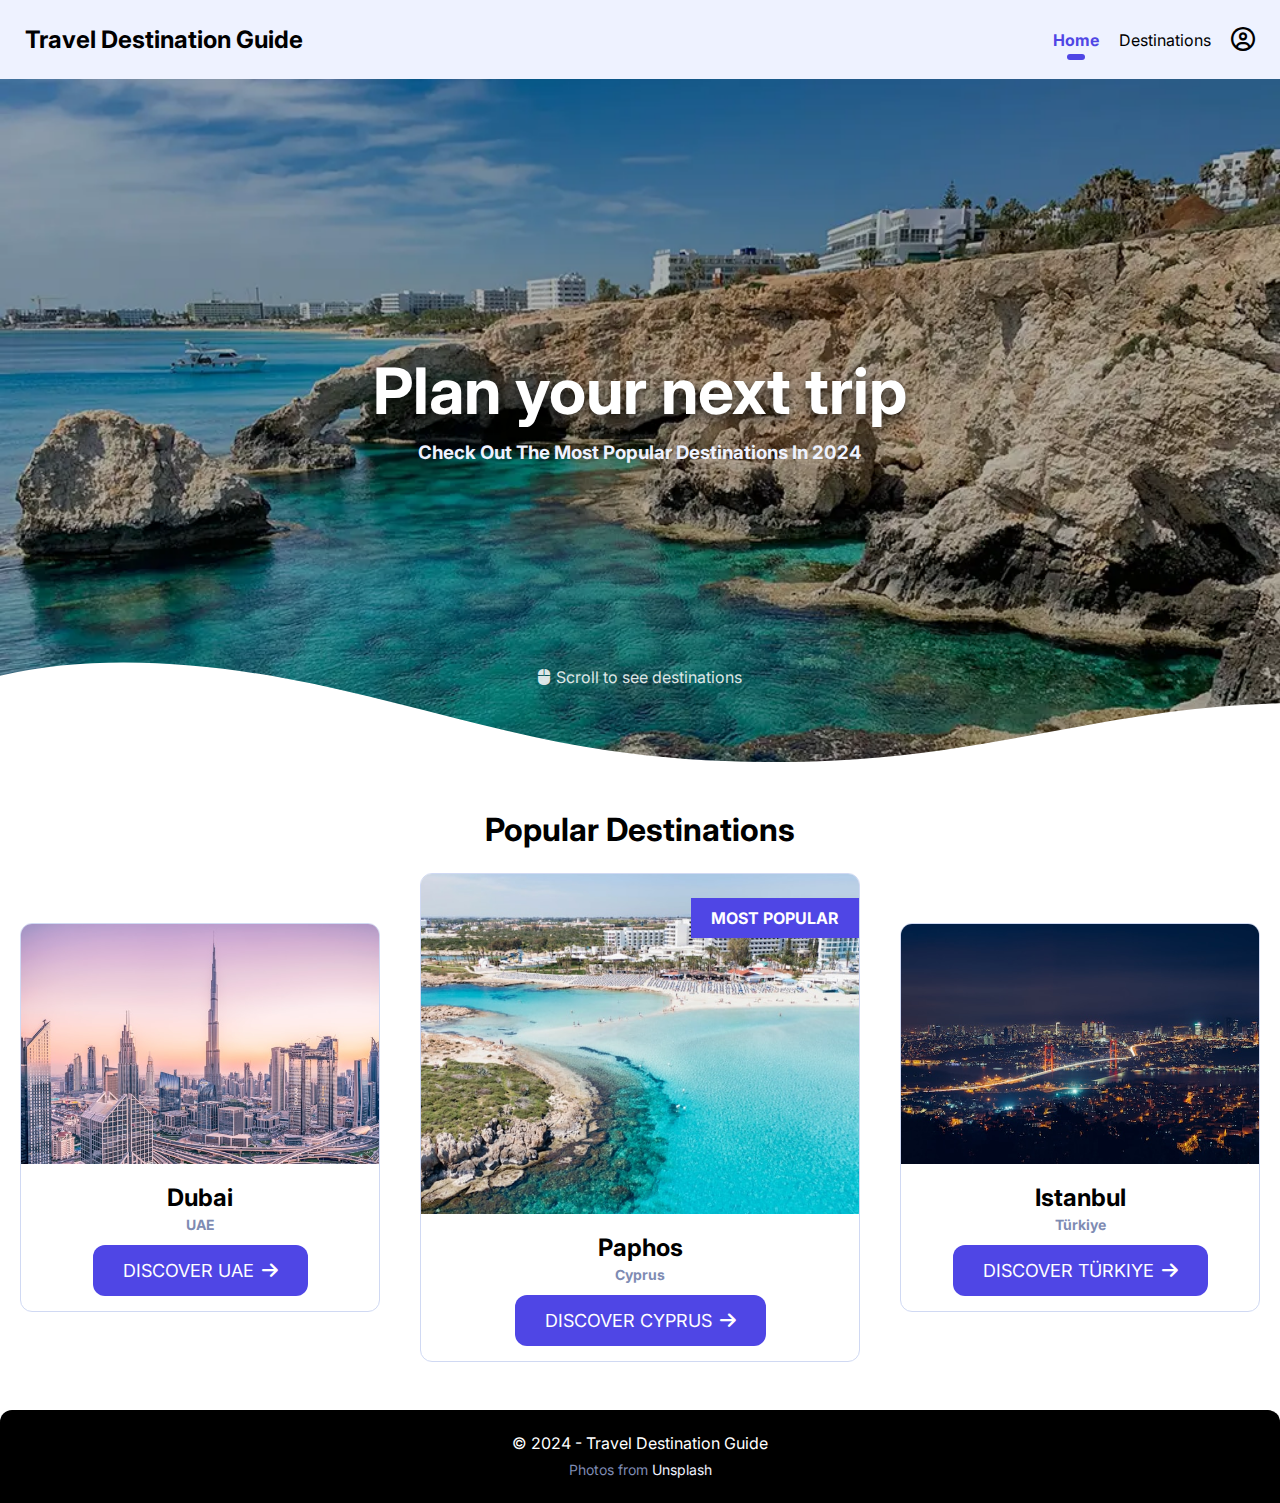
==== index.html @ 238f40cc "Further optimized for mobile" ====
<!DOCTYPE html>
<html lang="en">
  <head>
    <meta charset="UTF-8" />
    <meta name="viewport" content="width=device-width, initial-scale=1.0" />
    <title>Travel Destination Guide</title>
    <!-- Font -->
    <link rel="preconnect" href="https://fonts.googleapis.com" />
    <link rel="preconnect" href="https://fonts.gstatic.com" crossorigin />
    <link
      href="https://fonts.googleapis.com/css2?family=Inter:wght@400;700&display=swap"
      rel="stylesheet"
    />
    <!-- Icons -->
    <link
      rel="stylesheet"
      href="https://cdnjs.cloudflare.com/ajax/libs/font-awesome/6.5.1/css/all.min.css"
    />
    <!-- Common Styles -->
    <link rel="stylesheet" href="./styles/common/base.css" />
    <link rel="stylesheet" href="./styles/common/colors.css" />
    <link rel="stylesheet" href="./styles/common/utilities.css" />
    <!-- Page Styles -->
    <link rel="stylesheet" href="./styles/pages/index.css" />
  </head>
  <body>
    <header class="site-header container">
      <h2>Travel Destination Guide</h2>
      <i class="fa-solid fa-bars menu-button-mobile"></i>
      <nav class="site-nav">
        <ul>
          <li>
            <a href="./index.html" class="active">Home</a>
          </li>
          <li><a href="./pages/cyprus.html">Destinations</a></li>
          <li>
            <a href="./pages/profile.html" class="profile-link"
              ><i class="fa-regular fa-circle-user"></i
              ><span>Example Name</span></a
            >
          </li>
        </ul>
      </nav>
    </header>

    <section class="container">
      <!-- Hero -->
      <div class="hero margin-bottom-lg">
        <div class="text-center margin-x">
          <h1 class="margin-bottom-sm">Plan your next trip</h1>
          <h3 class="text-light capitalize">Check out the most popular destinations in 2024</h3>
          <p class="scroll-indicator"><i class="fa-solid fa-computer-mouse"></i>Scroll to see destinations</p>
        </div>

        <!-- shapedivider.app -->
        <svg
          data-name="Layer 1"
          xmlns="http://www.w3.org/2000/svg"
          viewBox="0 0 1200 120"
          preserveAspectRatio="none"
          class="divider"
        >
          <path
            d="M321.39,56.44c58-10.79,114.16-30.13,172-41.86,82.39-16.72,168.19-17.73,250.45-.39C823.78,31,906.67,72,985.66,92.83c70.05,18.48,146.53,26.09,214.34,3V0H0V27.35A600.21,600.21,0,0,0,321.39,56.44Z"
            class="shape-fill"
          ></path>
        </svg>
      </div>

      <!-- Destinations -->
      <h1 class="text-center margin-bottom" id="destinations">Popular Destinations</h1>
      <section class="destinations">
        <div class="destination-card">
          <img src="./images/destinations/dubai.jpg" alt="Dubai, UAE" />
          <div class="destination-card-content">
            <h2>Dubai<span>UAE</span></h2>
            <button class="card-button">
              Discover UAE<i class="fa-solid fa-arrow-right"></i>
            </button>
          </div>
        </div>

        <a
          href="./pages/cyprus.html"
          class="destination-card destination-card-popular"
        >
          <img src="./images/destinations/larnaca.jpg" alt="Larnaca, Cyprus" />
          <span class="popular-ribbon">Most Popular</span>
          <div class="destination-card-content">
            <h2>Paphos<span>Cyprus</span></h2>
            <button class="card-button">
              Discover Cyprus<i class="fa-solid fa-arrow-right"></i>
            </button>
          </div>
        </a>

        <div class="destination-card">
          <img
            src="./images/destinations/istanbul.jpg"
            alt="Istanbul, Türkiye"
          />
          <div class="destination-card-content">
            <h2>Istanbul<span>Türkiye</span></h2>
            <button class="card-button">
              Discover Türkiye<i class="fa-solid fa-arrow-right"></i>
            </button>
          </div>
        </div>
      </section>
    </section>

    <footer class="site-footer container">
      <p>
        &copy; 2024 - Travel Destination Guide
        <br />
        <span class="text-muted text-small"
          >Photos from
          <a
            href="https://unsplash.com/"
            target="_blank"
            rel="noopener noreferrer"
            class="text-light"
            >Unsplash</a
          ></span
        >
      </p>
    </footer>
  </body>
</html>
---- styles/common/base.css ----
/* Variables */
:root {
  --primary-color: #4f46e5;
  --secondary-color: #059669;
  --light-color: #eef2ff;
  --light-alt-color: #d0d9f3;
  --muted-color: #7e8bb3;
  --shadow-color: rgba(0, 0, 0, 0.25);
  --shadow-heavy-color: rgba(0, 0, 0, 0.75);

  --radius-xs: 6px;
  --radius-sm: 12px;

  --margin-sm: 12px;
  --margin: 24px;
  --margin-lg: 48px;
}
/* CSS Reset */
* {
  margin: 0;
  padding: 0;
  box-sizing: border-box;
}
::selection {
  background-color: var(--primary-color);
  color: #ffffff;
}
html {
  scroll-behavior: smooth;
  overflow-x: clip;
}
body {
  font-family: "Inter", system-ui, -apple-system, BlinkMacSystemFont, "Segoe UI",
    Roboto, Oxygen, Ubuntu, Cantarell, "Open Sans", "Helvetica Neue", sans-serif;
}
h1,
h2,
h3,
h4 {
  font-weight: bold;
}
h1 {
  font-size: 32px;
}
a {
  color: var(--primary-color);
  text-decoration: none;
}
a:hover {
  text-decoration: underline;
}
p {
  line-height: 26px;
}
.site-header {
  background-color: var(--light-color);
  display: flex;
  align-items: center;
  justify-content: space-between;
  padding: 25px;
}
.site-nav ul {
  list-style-type: none;
  display: flex;
  gap: 20px;
  align-items: center;
}
.site-nav ul li {
  position: relative;
}
.site-nav ul li a {
  color: #000000;
}
.site-nav ul li a.active,
.site-nav ul li a:hover {
  color: var(--primary-color);
  font-weight: bold;
  text-decoration: none;
}
.site-nav ul li a.profile-link {
  font-size: 24px;
}
.site-nav ul li a.profile-link:hover span {
  display: block;
}
.site-nav ul li a.profile-link span {
  display: none;
  position: absolute;
  top: 40px;
  left: 50%;
  translate: -50% 0;
  background-color: #000000;
  color: #ffffff;
  font-size: 14px;
  z-index: 1;
  padding: 10px 14px;
  border-radius: var(--radius-xs);
  font-weight: bold;
  text-align: center;
  box-shadow: 0 6px 12px var(--shadow-color);
}
/* https://css-tricks.com/snippets/css/css-triangle/ */
.site-nav ul li a.profile-link span::after {
  content: "";
  display: block;
  position: absolute;
  bottom: 100%;
  left: 50%;
  translate: -50% 0;
  width: 0;
  height: 0;
  border-left: 5px solid transparent;
  border-right: 5px solid transparent;
  border-bottom: 5px solid #000000;
}
.site-nav ul li a:not(.profile-link).active::after,
.site-nav ul li a:not(.profile-link):hover::after {
  content: "";
  display: block;
  width: 18px;
  height: 6px;
  background-color: var(--primary-color);
  border-radius: 6px;
  position: absolute;
  left: 50%;
  translate: -50% 4px;
}
.menu-button-mobile {
  display: none;
  font-size: 24px;
}
.site-footer {
  margin-top: var(--margin-lg) !important;
  background-color: #000000;
  color: #ffffff;
  border-radius: var(--radius-sm) var(--radius-sm) 0 0;
  padding: 20px;
  text-align: center;
}
/* Mobile optimization */
@media (max-width: 1024px) {
  .site-nav {
    display: none;
  }
  .menu-button-mobile {
    display: block;
  }
}
---- styles/common/colors.css ----
.bg-primary {
  background-color: var(--primary-color);
}
.text-primary {
  color: var(--primary-color);
}
.text-light {
  color: var(--light-color);
}
.text-muted {
  color: var(--muted-color);
}
.bg-secondary {
  background-color: var(--secondary-color);
}
.text-secondary {
  color: var(--secondary-color);
}
---- styles/common/utilities.css ----
.container {
  margin: 0 auto;
}
.text-center {
  text-align: center;
}
.text-small {
  font-size: 14px;
}
@media (max-width: 768px) {
  .container {
    max-width: 768px;
  }
}
@media (min-width: 768px) {
  .container {
    max-width: 1280px;
  }
}
.font-bold {
  font-weight: bold;
}
.margin-x {
  margin-left: var(--margin-sm);
  margin-right: var(--margin-sm);
}
.margin-bottom {
  margin-bottom: var(--margin);
}
.margin-bottom-sm {
  margin-bottom: var(--margin-sm);
}
.margin-bottom-lg {
  margin-bottom: var(--margin-lg);
}
.shadow {
  box-shadow: 0 0 25px 0 var(--shadow-color);
}
.rounded-bottom {
  border-radius: 0 0 var(--radius-sm) var(--radius-sm);
}
.capitalize {
  text-transform: capitalize;
}
---- styles/pages/index.css ----
.hero {
  width: 100%;
  height: 683px;
  background-color: var(--primary-color);
  background-image: url("../../images/hero-bg.webp?v=2");
  background-repeat: no-repeat;
  background-size: cover;
  display: grid;
  place-content: center;
  position: relative;
  overflow-x: clip;
}
.hero h1 {
  color: #ffffff;
  font-size: 64px;
  text-shadow: 0 6px 12px var(--shadow-heavy-color);
  text-align: center;
}
.hero .divider {
  fill: #ffffff;
  rotate: 180deg;
  position: absolute;
  bottom: 0;
  left: 0;
  width: 125%;
  height: 110px;
  translate: 0 1.5px;
}
.hero .scroll-indicator {
  color: #ffffff;
  opacity: 0.85;
  translate: 0 200px;
}
.hero .scroll-indicator i {
  margin-right: 6px;
}

.destinations {
  display: flex;
  align-items: center;
  justify-content: space-between;
  gap: 40px;
  margin: 0 20px;
}
.destination-card {
  display: block;
  width: 360px;
  border-radius: var(--radius-sm);
  overflow: clip;
  border: 1px solid var(--light-alt-color);
  text-decoration: none !important;
  position: relative;
}
.popular-ribbon {
  position: absolute;
  top: 24px;
  right: 0;
  background-color: var(--primary-color);
  color: #ffffff;
  padding: 10px 20px;
  text-transform: uppercase;
  font-weight: bold;
}
.destination-card img {
  width: 100%;
  height: 240px;
  aspect-ratio: auto;
  object-fit: cover;
}
.destination-card-popular {
  flex-grow: 1;
}
.destination-card-popular img {
  width: 100%;
  height: 340px;
}
.destination-card:hover {
  opacity: 0.85;
}
.destination-card:hover .card-button,
.destination-card:hover .popular-ribbon {
  background-color: var(--secondary-color);
}
.destination-card-content {
  padding: 15px;
  text-align: center;
}
.destination-card-content h2 {
  color: #000000;
}
.destination-card-content h2 span {
  display: block;
  font-size: 14px;
  margin-top: 4px;
  color: var(--muted-color);
}
.card-button {
  border: none;
  background-color: var(--primary-color);
  margin-top: var(--margin-sm);
  padding: 15px 30px;
  color: #ffffff;
  border-radius: var(--radius-sm);
  cursor: pointer;
  font-size: 18px;
  text-transform: uppercase;
  font-family: inherit;
}
.card-button i {
  margin-left: 8px;
}
/* Mobile optimization */
@media (max-width: 1024px) {
  .hero .divider {
    height: 60px;
  }
  .hero .scroll-indicator {
    translate: 0 160px;
  }
  .destinations {
    justify-content: center;
    flex-wrap: wrap;
  }
  .destination-card {
    width: 100%;
    margin: 0 40px;
  }
}
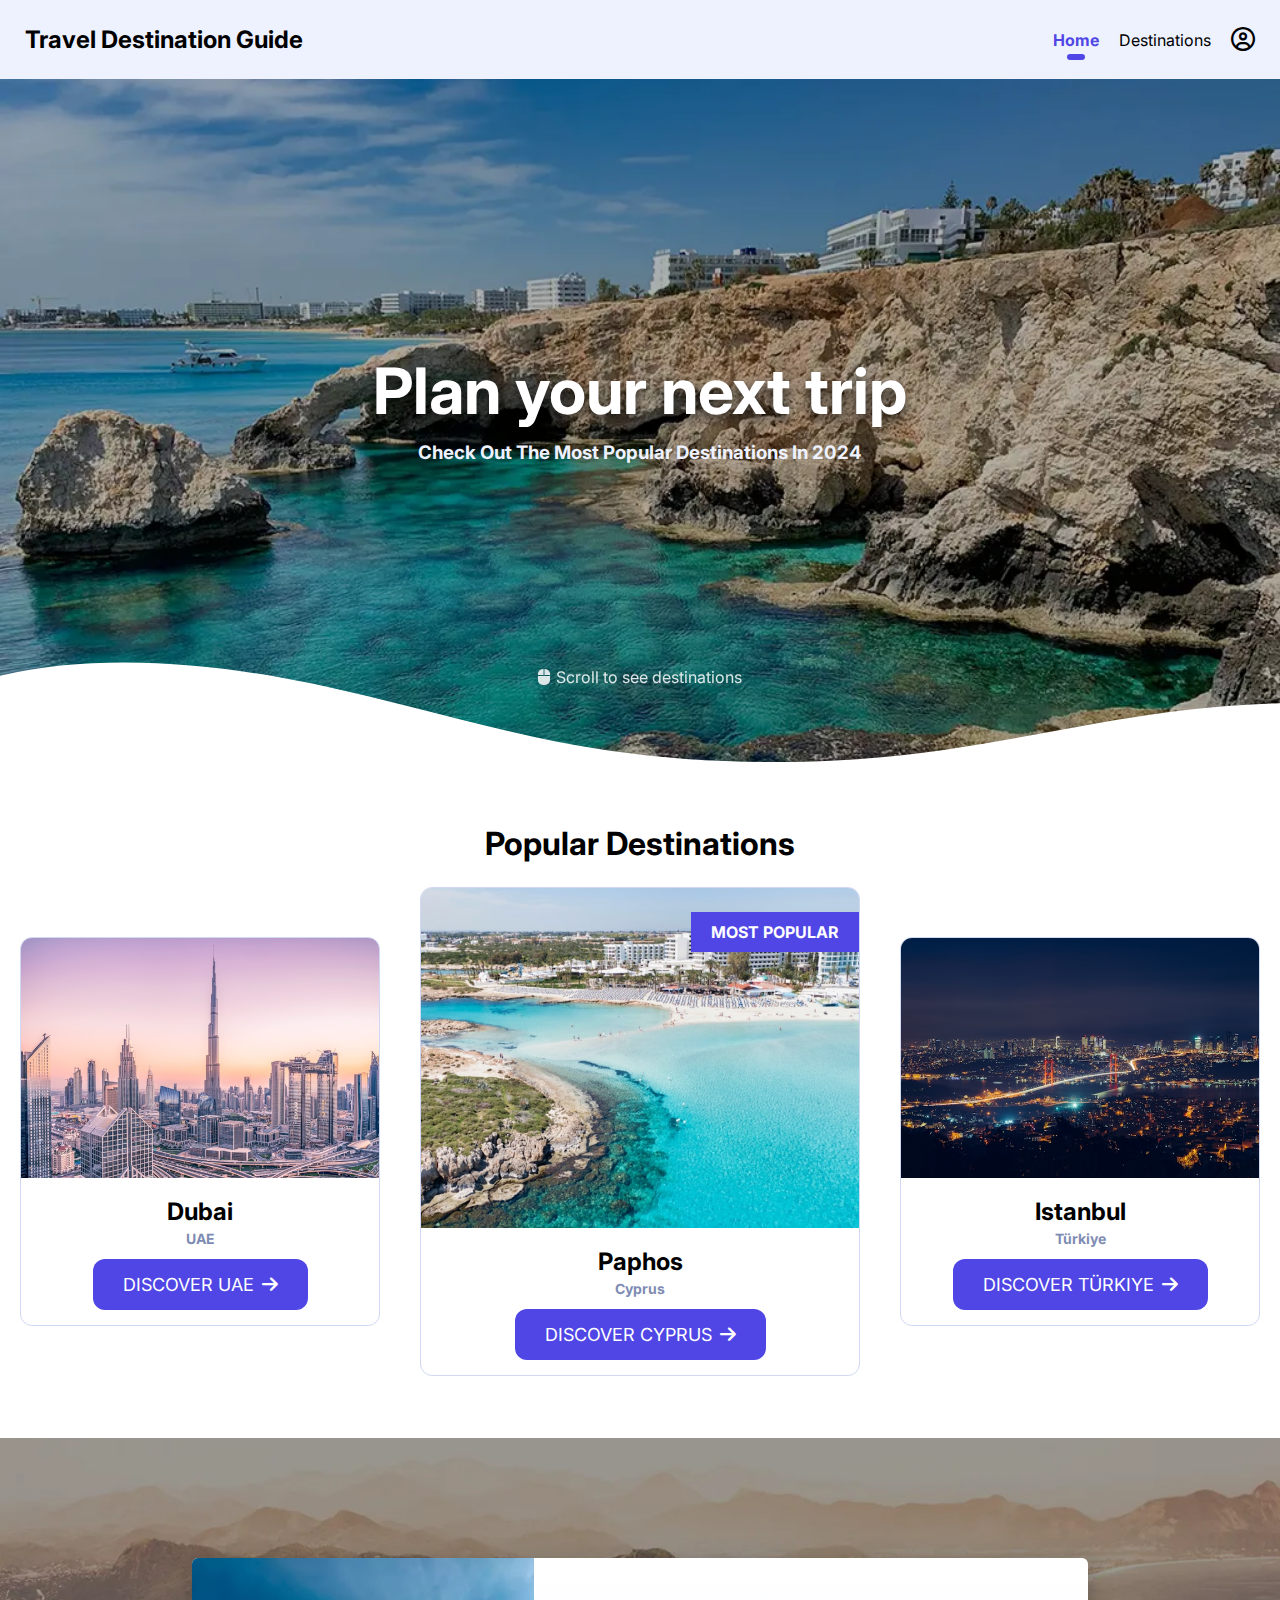
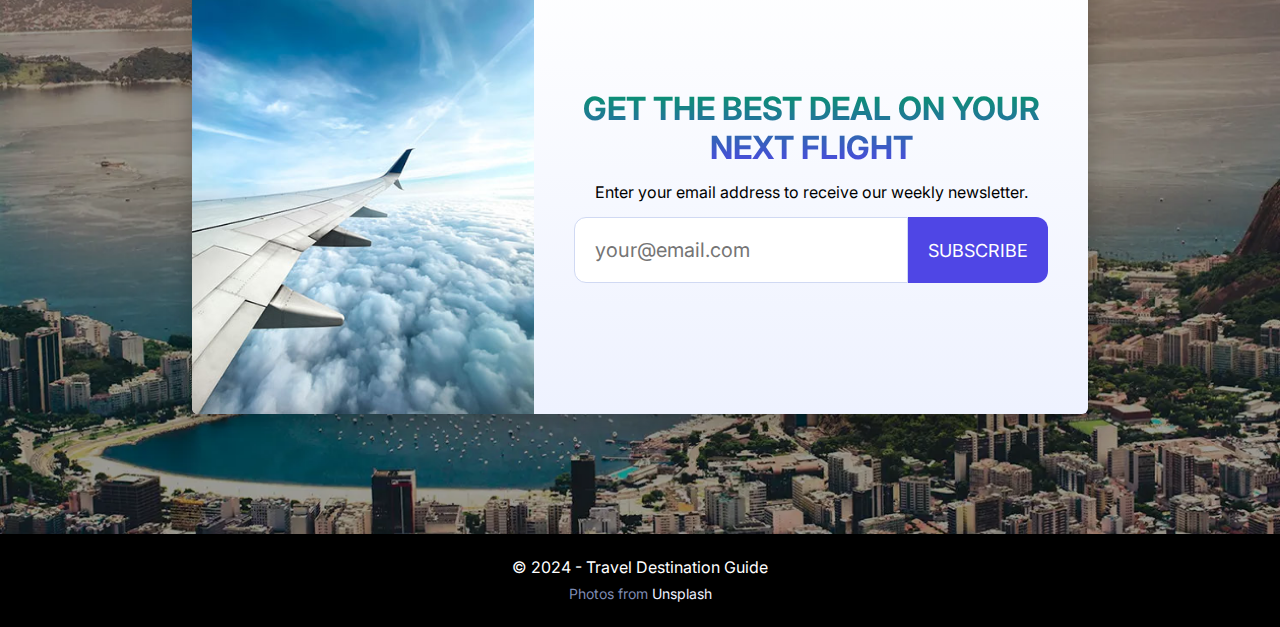
==== commit b92eb84e: "Added newsletter section" ====
--- a/index.html
+++ b/index.html
@@ -43,13 +43,17 @@
       </nav>
     </header>
 
-    <section class="container">
+    <section class="container margin-bottom-lg">
       <!-- Hero -->
       <div class="hero margin-bottom-lg">
         <div class="text-center margin-x">
           <h1 class="margin-bottom-sm">Plan your next trip</h1>
-          <h3 class="text-light capitalize">Check out the most popular destinations in 2024</h3>
-          <p class="scroll-indicator"><i class="fa-solid fa-computer-mouse"></i>Scroll to see destinations</p>
+          <h3 class="text-light capitalize">
+            Check out the most popular destinations in 2024
+          </h3>
+          <p class="scroll-indicator">
+            <i class="fa-solid fa-computer-mouse"></i>Scroll to see destinations
+          </p>
         </div>
 
         <!-- shapedivider.app -->
@@ -68,7 +72,9 @@
       </div>
 
       <!-- Destinations -->
-      <h1 class="text-center margin-bottom" id="destinations">Popular Destinations</h1>
+      <h1 class="text-center margin-bottom" id="destinations">
+        Popular Destinations
+      </h1>
       <section class="destinations">
         <div class="destination-card">
           <img src="./images/destinations/dubai.jpg" alt="Dubai, UAE" />
@@ -109,6 +115,20 @@
       </section>
     </section>
 
+    <section class="container newsletter-section">
+      <div class="newsletter-container text-center">
+        <img src="./images/newsletter.jpg" alt="Flight Image">
+        <div>
+          <h1 class="margin-bottom-sm">Get the best deal on your next flight</h1>
+          <p class="margin-bottom-sm">Enter your email address to receive our weekly newsletter.</p>
+          <div class="fieldset">
+            <input type="email" class="form-input" placeholder="your@email.com" />
+            <button class="card-button">Subscribe</button>
+          </div>
+        </div>
+      </div>
+    </section>
+
     <footer class="site-footer container">
       <p>
         &copy; 2024 - Travel Destination Guide
--- a/styles/common/base.css
+++ b/styles/common/base.css
@@ -13,7 +13,7 @@
 
   --margin-sm: 12px;
   --margin: 24px;
-  --margin-lg: 48px;
+  --margin-lg: 62px;
 }
 /* CSS Reset */
 * {
--- a/styles/pages/index.css
+++ b/styles/pages/index.css
@@ -109,6 +109,72 @@
 .card-button i {
   margin-left: 8px;
 }
+.newsletter-section {
+  background-color: var(--light-color);
+  background-image: url("../../images/newsletter-bg.webp?v=3");
+  background-repeat: no-repeat;
+  background-size: cover;
+  background-position: center;
+  padding: 120px 0;
+}
+.newsletter-container {
+  background: linear-gradient(0deg, var(--light-color) 0%, #ffffff 100%);
+  box-shadow: 0 6px 24px var(--shadow-color);
+  max-width: 70%;
+  margin: auto;
+  border-radius: var(--radius-xs);
+  padding: 0 40px 0 0;
+  display: flex;
+  overflow: clip;
+  align-items: center;
+  gap: 40px;
+}
+.newsletter-container img {
+  width: 40%;
+}
+.newsletter-container h1 {
+  text-transform: uppercase;
+  background: linear-gradient(
+    0deg,
+    var(--primary-color) 0%,
+    var(--secondary-color) 100%
+  );
+  background-clip: text;
+  -webkit-text-fill-color: transparent;
+  font-size: 32px;
+}
+.form-input {
+  width: 100%;
+  border: 1px solid var(--light-alt-color);
+  padding: 20px;
+  font-family: inherit;
+  border-radius: var(--radius-sm) 0 0 var(--radius-sm);
+  outline: none;
+  font-size: 20px;
+  background-color: #ffffff;
+}
+.form-input:hover,
+.form-input:focus {
+  border-color: var(--primary-color);
+}
+.form-input:focus {
+  background-color: var(--light-color);
+}
+.fieldset {
+  display: flex;
+}
+.fieldset button {
+  margin: 0 !important;
+  padding: 20px;
+  border-radius: 0 var(--radius-sm) var(--radius-sm) 0;
+}
+.fieldset button:hover {
+  opacity: 0.7;
+}
+.site-footer {
+  margin-top: 0 !important;
+  border-radius: 0;
+}
 /* Mobile optimization */
 @media (max-width: 1024px) {
   .hero .divider {
@@ -125,4 +191,8 @@
     width: 100%;
     margin: 0 40px;
   }
+  .newsletter-container {
+    max-width: 100%;
+    margin: 0 40px;
+  }
 }
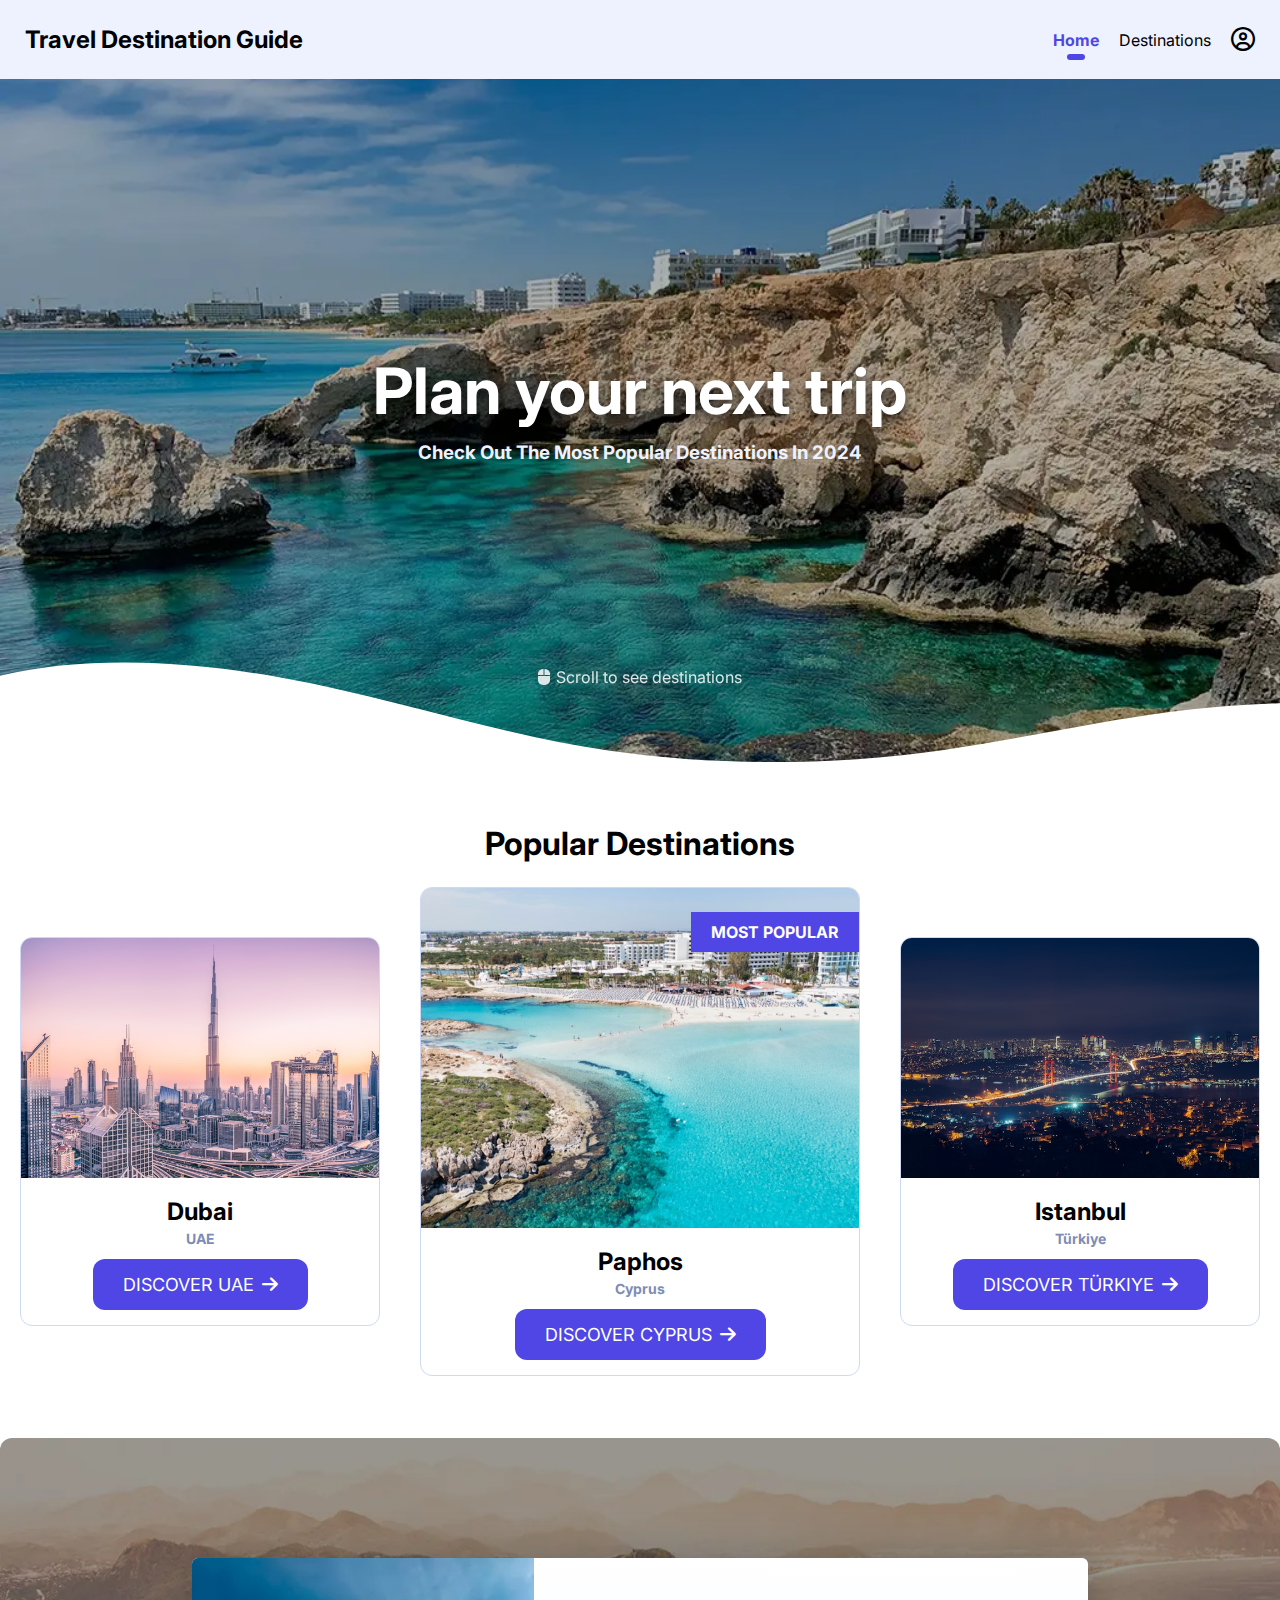
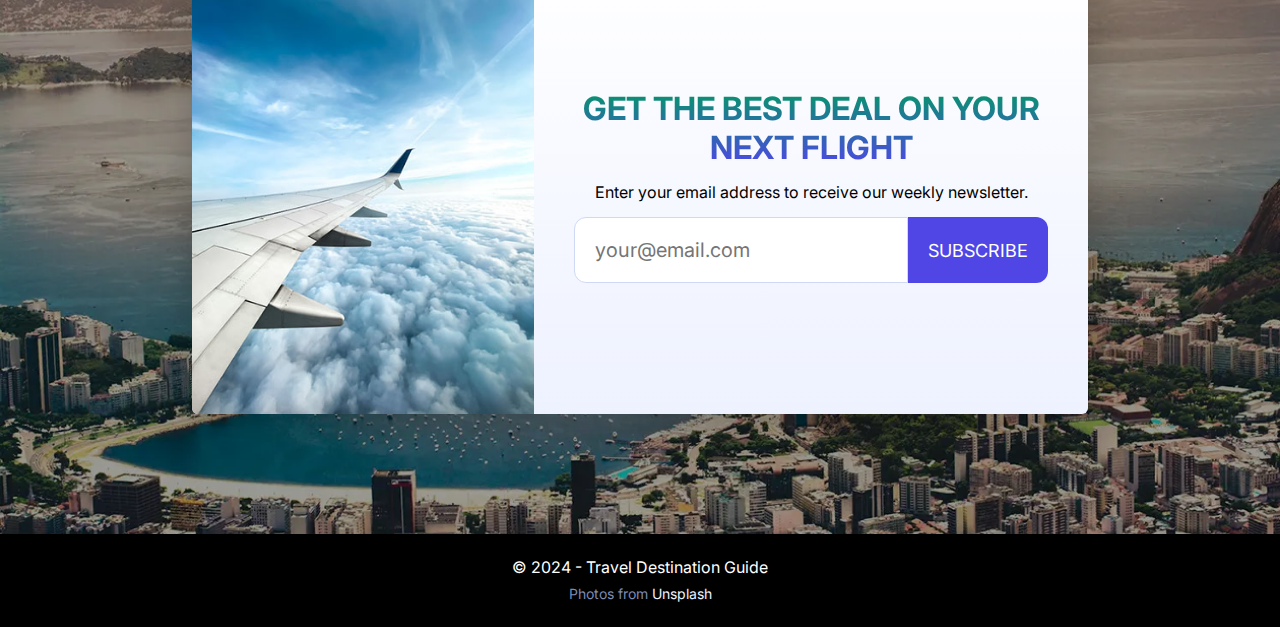
==== commit 08a9d294: "Refactored code" ====
--- a/index.html
+++ b/index.html
@@ -80,7 +80,7 @@
           <img src="./images/destinations/dubai.jpg" alt="Dubai, UAE" />
           <div class="destination-card-content">
             <h2>Dubai<span>UAE</span></h2>
-            <button class="card-button">
+            <button class="button">
               Discover UAE<i class="fa-solid fa-arrow-right"></i>
             </button>
           </div>
@@ -94,7 +94,7 @@
           <span class="popular-ribbon">Most Popular</span>
           <div class="destination-card-content">
             <h2>Paphos<span>Cyprus</span></h2>
-            <button class="card-button">
+            <button class="button">
               Discover Cyprus<i class="fa-solid fa-arrow-right"></i>
             </button>
           </div>
@@ -107,7 +107,7 @@
           />
           <div class="destination-card-content">
             <h2>Istanbul<span>Türkiye</span></h2>
-            <button class="card-button">
+            <button class="button">
               Discover Türkiye<i class="fa-solid fa-arrow-right"></i>
             </button>
           </div>
@@ -117,13 +117,21 @@
 
     <section class="container newsletter-section">
       <div class="newsletter-container text-center">
-        <img src="./images/newsletter.jpg" alt="Flight Image">
+        <img src="./images/newsletter.jpg" alt="Flight Image" />
         <div>
-          <h1 class="margin-bottom-sm">Get the best deal on your next flight</h1>
-          <p class="margin-bottom-sm">Enter your email address to receive our weekly newsletter.</p>
+          <h1 class="margin-bottom-sm">
+            Get the best deal on your next flight
+          </h1>
+          <p class="margin-bottom-sm">
+            Enter your email address to receive our weekly newsletter.
+          </p>
           <div class="fieldset">
-            <input type="email" class="form-input" placeholder="your@email.com" />
-            <button class="card-button">Subscribe</button>
+            <input
+              type="email"
+              class="form-input"
+              placeholder="your@email.com"
+            />
+            <button class="button">Subscribe</button>
           </div>
         </div>
       </div>
--- a/styles/common/base.css
+++ b/styles/common/base.css
@@ -137,6 +137,48 @@
   padding: 20px;
   text-align: center;
 }
+.form-input {
+  width: 100%;
+  border: 1px solid var(--light-alt-color);
+  padding: 20px;
+  font-family: inherit;
+  border-radius: var(--radius-sm);
+  outline: none;
+  font-size: 20px;
+  background-color: #ffffff;
+}
+.form-input:hover,
+.form-input:focus {
+  border-color: var(--primary-color);
+}
+.form-input:focus {
+  background-color: var(--light-color);
+}
+.fieldset > label,
+.fieldset p {
+  display: block;
+  margin-bottom: 6px;
+  color: var(--muted-color);
+}
+.button {
+  border: none;
+  background-color: var(--primary-color);
+  margin-top: var(--margin-sm);
+  padding: 15px 30px;
+  color: #ffffff;
+  border-radius: var(--radius-sm);
+  cursor: pointer;
+  font-size: 18px;
+  text-transform: uppercase;
+  font-family: inherit;
+}
+.button:disabled {
+  opacity: 0.5;
+  cursor: not-allowed;
+}
+.button:not(:disabled):hover {
+  background-color: var(--secondary-color);
+}
 /* Mobile optimization */
 @media (max-width: 1024px) {
   .site-nav {
--- a/styles/pages/index.css
+++ b/styles/pages/index.css
@@ -77,7 +77,7 @@
 .destination-card:hover {
   opacity: 0.85;
 }
-.destination-card:hover .card-button,
+.destination-card:hover .button,
 .destination-card:hover .popular-ribbon {
   background-color: var(--secondary-color);
 }
@@ -94,19 +94,7 @@
   margin-top: 4px;
   color: var(--muted-color);
 }
-.card-button {
-  border: none;
-  background-color: var(--primary-color);
-  margin-top: var(--margin-sm);
-  padding: 15px 30px;
-  color: #ffffff;
-  border-radius: var(--radius-sm);
-  cursor: pointer;
-  font-size: 18px;
-  text-transform: uppercase;
-  font-family: inherit;
-}
-.card-button i {
+.button i {
   margin-left: 8px;
 }
 .newsletter-section {
@@ -115,11 +103,12 @@
   background-repeat: no-repeat;
   background-size: cover;
   background-position: center;
+  border-radius: var(--radius-sm) var(--radius-sm) 0 0;
   padding: 120px 0;
 }
 .newsletter-container {
   background: linear-gradient(0deg, var(--light-color) 0%, #ffffff 100%);
-  box-shadow: 0 6px 24px var(--shadow-color);
+  box-shadow: 0 0 44px var(--shadow-color);
   max-width: 70%;
   margin: auto;
   border-radius: var(--radius-xs);
@@ -144,21 +133,7 @@
   font-size: 32px;
 }
 .form-input {
-  width: 100%;
-  border: 1px solid var(--light-alt-color);
-  padding: 20px;
-  font-family: inherit;
   border-radius: var(--radius-sm) 0 0 var(--radius-sm);
-  outline: none;
-  font-size: 20px;
-  background-color: #ffffff;
-}
-.form-input:hover,
-.form-input:focus {
-  border-color: var(--primary-color);
-}
-.form-input:focus {
-  background-color: var(--light-color);
 }
 .fieldset {
   display: flex;
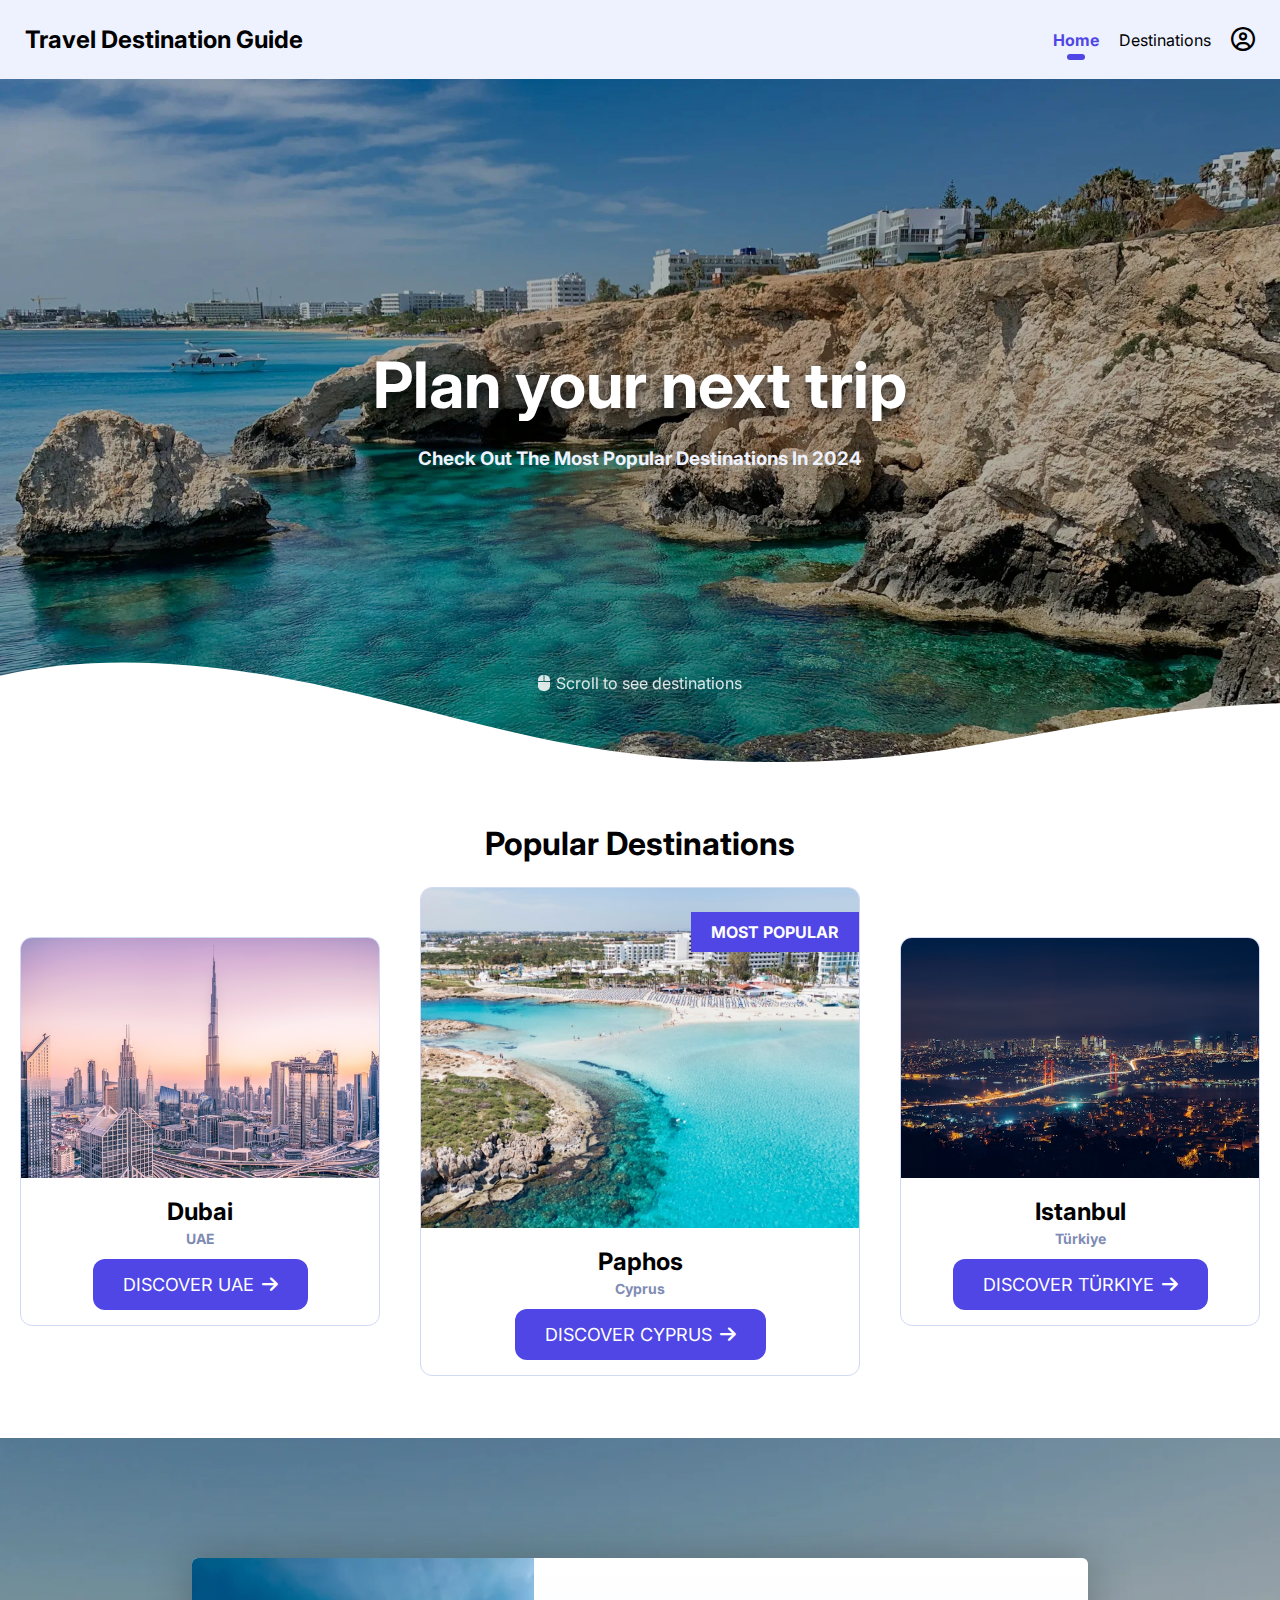
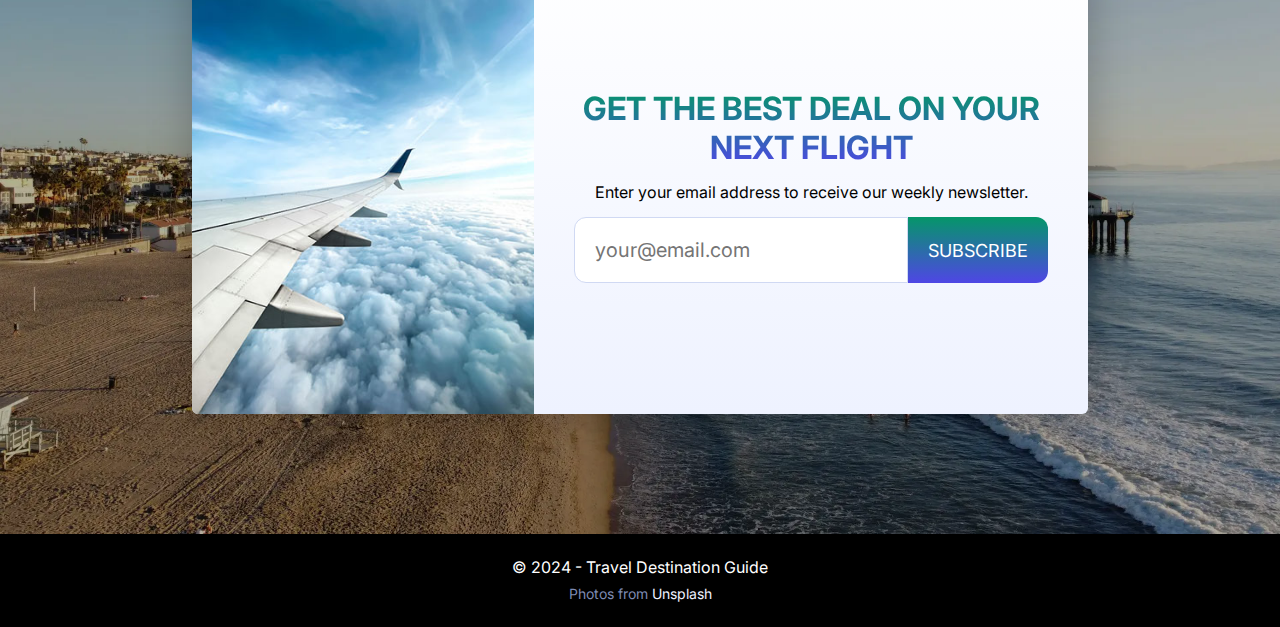
==== commit 2f844b2d: "Changed website layout" ====
--- a/index.html
+++ b/index.html
@@ -24,30 +24,32 @@
     <link rel="stylesheet" href="./styles/pages/index.css" />
   </head>
   <body>
-    <header class="site-header container">
-      <h2>Travel Destination Guide</h2>
-      <i class="fa-solid fa-bars menu-button-mobile"></i>
-      <nav class="site-nav">
-        <ul>
-          <li>
-            <a href="./index.html" class="active">Home</a>
-          </li>
-          <li><a href="./pages/cyprus.html">Destinations</a></li>
-          <li>
-            <a href="./pages/profile.html" class="profile-link"
-              ><i class="fa-regular fa-circle-user"></i
-              ><span>Example Name</span></a
-            >
-          </li>
-        </ul>
-      </nav>
+    <header class="site-header">
+      <div class="container">
+        <h2>Travel Destination Guide</h2>
+        <i class="fa-solid fa-bars menu-button-mobile"></i>
+        <nav class="site-nav">
+          <ul>
+            <li>
+              <a href="./index.html" class="active">Home</a>
+            </li>
+            <li><a href="./pages/cyprus.html">Destinations</a></li>
+            <li>
+              <a href="./pages/profile.html" class="profile-link"
+                ><i class="fa-regular fa-circle-user"></i
+                ><span>Example Name</span></a
+              >
+            </li>
+          </ul>
+        </nav>
+      </div>
     </header>
 
-    <section class="container margin-bottom-lg">
+    <section class="margin-bottom-lg">
       <!-- Hero -->
       <div class="hero margin-bottom-lg">
         <div class="text-center margin-x">
-          <h1 class="margin-bottom-sm">Plan your next trip</h1>
+          <h1 class="margin-bottom">Plan your next trip</h1>
           <h3 class="text-light capitalize">
             Check out the most popular destinations in 2024
           </h3>
@@ -72,72 +74,77 @@
       </div>
 
       <!-- Destinations -->
-      <h1 class="text-center margin-bottom" id="destinations">
-        Popular Destinations
-      </h1>
-      <section class="destinations">
-        <div class="destination-card">
-          <img src="./images/destinations/dubai.jpg" alt="Dubai, UAE" />
-          <div class="destination-card-content">
-            <h2>Dubai<span>UAE</span></h2>
-            <button class="button">
-              Discover UAE<i class="fa-solid fa-arrow-right"></i>
-            </button>
+      <div class="container">
+        <h1 class="text-center margin-bottom" id="destinations">
+          Popular Destinations
+        </h1>
+        <section class="destinations">
+          <div class="destination-card">
+            <img src="./images/destinations/dubai.jpg" alt="Dubai, UAE" />
+            <div class="destination-card-content">
+              <h2>Dubai<span>UAE</span></h2>
+              <button class="button">
+                Discover UAE<i class="fa-solid fa-arrow-right"></i>
+              </button>
+            </div>
           </div>
-        </div>
-
-        <a
-          href="./pages/cyprus.html"
-          class="destination-card destination-card-popular"
-        >
-          <img src="./images/destinations/larnaca.jpg" alt="Larnaca, Cyprus" />
-          <span class="popular-ribbon">Most Popular</span>
-          <div class="destination-card-content">
-            <h2>Paphos<span>Cyprus</span></h2>
-            <button class="button">
-              Discover Cyprus<i class="fa-solid fa-arrow-right"></i>
-            </button>
+          <a
+            href="./pages/cyprus.html"
+            class="destination-card destination-card-popular"
+          >
+            <img
+              src="./images/destinations/larnaca.jpg"
+              alt="Larnaca, Cyprus"
+            />
+            <span class="popular-ribbon">Most Popular</span>
+            <div class="destination-card-content">
+              <h2>Paphos<span>Cyprus</span></h2>
+              <button class="button">
+                Discover Cyprus<i class="fa-solid fa-arrow-right"></i>
+              </button>
+            </div>
+          </a>
+          <div class="destination-card">
+            <img
+              src="./images/destinations/istanbul.jpg"
+              alt="Istanbul, Türkiye"
+            />
+            <div class="destination-card-content">
+              <h2>Istanbul<span>Türkiye</span></h2>
+              <button class="button">
+                Discover Türkiye<i class="fa-solid fa-arrow-right"></i>
+              </button>
+            </div>
           </div>
-        </a>
-
-        <div class="destination-card">
-          <img
-            src="./images/destinations/istanbul.jpg"
-            alt="Istanbul, Türkiye"
-          />
-          <div class="destination-card-content">
-            <h2>Istanbul<span>Türkiye</span></h2>
-            <button class="button">
-              Discover Türkiye<i class="fa-solid fa-arrow-right"></i>
-            </button>
-          </div>
-        </div>
-      </section>
+        </section>
+      </div>
     </section>
 
-    <section class="container newsletter-section">
-      <div class="newsletter-container text-center">
-        <img src="./images/newsletter.jpg" alt="Flight Image" />
-        <div>
-          <h1 class="margin-bottom-sm">
-            Get the best deal on your next flight
-          </h1>
-          <p class="margin-bottom-sm">
-            Enter your email address to receive our weekly newsletter.
-          </p>
-          <div class="fieldset">
-            <input
-              type="email"
-              class="form-input"
-              placeholder="your@email.com"
-            />
-            <button class="button">Subscribe</button>
+    <section class="newsletter-section">
+      <div class="container">
+        <div class="newsletter-container text-center">
+          <img src="./images/newsletter.jpg" alt="Flight Image" />
+          <div class="newsletter-form">
+            <h1 class="margin-bottom-sm">
+              Get the best deal on your next flight
+            </h1>
+            <p class="margin-bottom-sm">
+              Enter your email address to receive our weekly newsletter.
+            </p>
+            <div class="fieldset">
+              <input
+                type="email"
+                class="form-input"
+                placeholder="your@email.com"
+              />
+              <button class="button">Subscribe</button>
+            </div>
           </div>
         </div>
       </div>
     </section>
 
-    <footer class="site-footer container">
+    <footer class="site-footer">
       <p>
         &copy; 2024 - Travel Destination Guide
         <br />
--- a/styles/common/base.css
+++ b/styles/common/base.css
@@ -54,10 +54,13 @@
 }
 .site-header {
   background-color: var(--light-color);
+  padding: 25px;
+}
+.site-header .container {
+  width: 100%;
   display: flex;
   align-items: center;
   justify-content: space-between;
-  padding: 25px;
 }
 .site-nav ul {
   list-style-type: none;
@@ -133,7 +136,6 @@
   margin-top: var(--margin-lg) !important;
   background-color: #000000;
   color: #ffffff;
-  border-radius: var(--radius-sm) var(--radius-sm) 0 0;
   padding: 20px;
   text-align: center;
 }
--- a/styles/pages/index.css
+++ b/styles/pages/index.css
@@ -2,7 +2,7 @@
   width: 100%;
   height: 683px;
   background-color: var(--primary-color);
-  background-image: url("../../images/hero-bg.webp?v=2");
+  background-image: url("../../images/hero-bg.webp?v=3");
   background-repeat: no-repeat;
   background-size: cover;
   display: grid;
@@ -99,17 +99,16 @@
 }
 .newsletter-section {
   background-color: var(--light-color);
-  background-image: url("../../images/newsletter-bg.webp?v=3");
+  background-image: url("../../images/newsletter-bg.webp?v=4");
   background-repeat: no-repeat;
   background-size: cover;
   background-position: center;
-  border-radius: var(--radius-sm) var(--radius-sm) 0 0;
   padding: 120px 0;
 }
 .newsletter-container {
+  width: 70%;
   background: linear-gradient(0deg, var(--light-color) 0%, #ffffff 100%);
   box-shadow: 0 0 44px var(--shadow-color);
-  max-width: 70%;
   margin: auto;
   border-radius: var(--radius-xs);
   padding: 0 40px 0 0;
@@ -120,6 +119,8 @@
 }
 .newsletter-container img {
   width: 40%;
+  max-height: 480px;
+  object-fit: cover;
 }
 .newsletter-container h1 {
   text-transform: uppercase;
@@ -139,6 +140,11 @@
   display: flex;
 }
 .fieldset button {
+  background: linear-gradient(
+    0deg,
+    var(--primary-color) 0%,
+    var(--secondary-color) 100%
+  );
   margin: 0 !important;
   padding: 20px;
   border-radius: 0 var(--radius-sm) var(--radius-sm) 0;
@@ -167,7 +173,20 @@
     margin: 0 40px;
   }
   .newsletter-container {
-    max-width: 100%;
+    width: auto;
     margin: 0 40px;
   }
 }
+@media (max-width: 768px) {
+  .newsletter-container {
+    flex-direction: column;
+    padding: 0 0 40px 0;
+  }
+  .newsletter-container img {
+    width: 100%;
+    max-height: 260px;
+  }
+  .newsletter-form {
+    padding: 20px;
+  }
+}
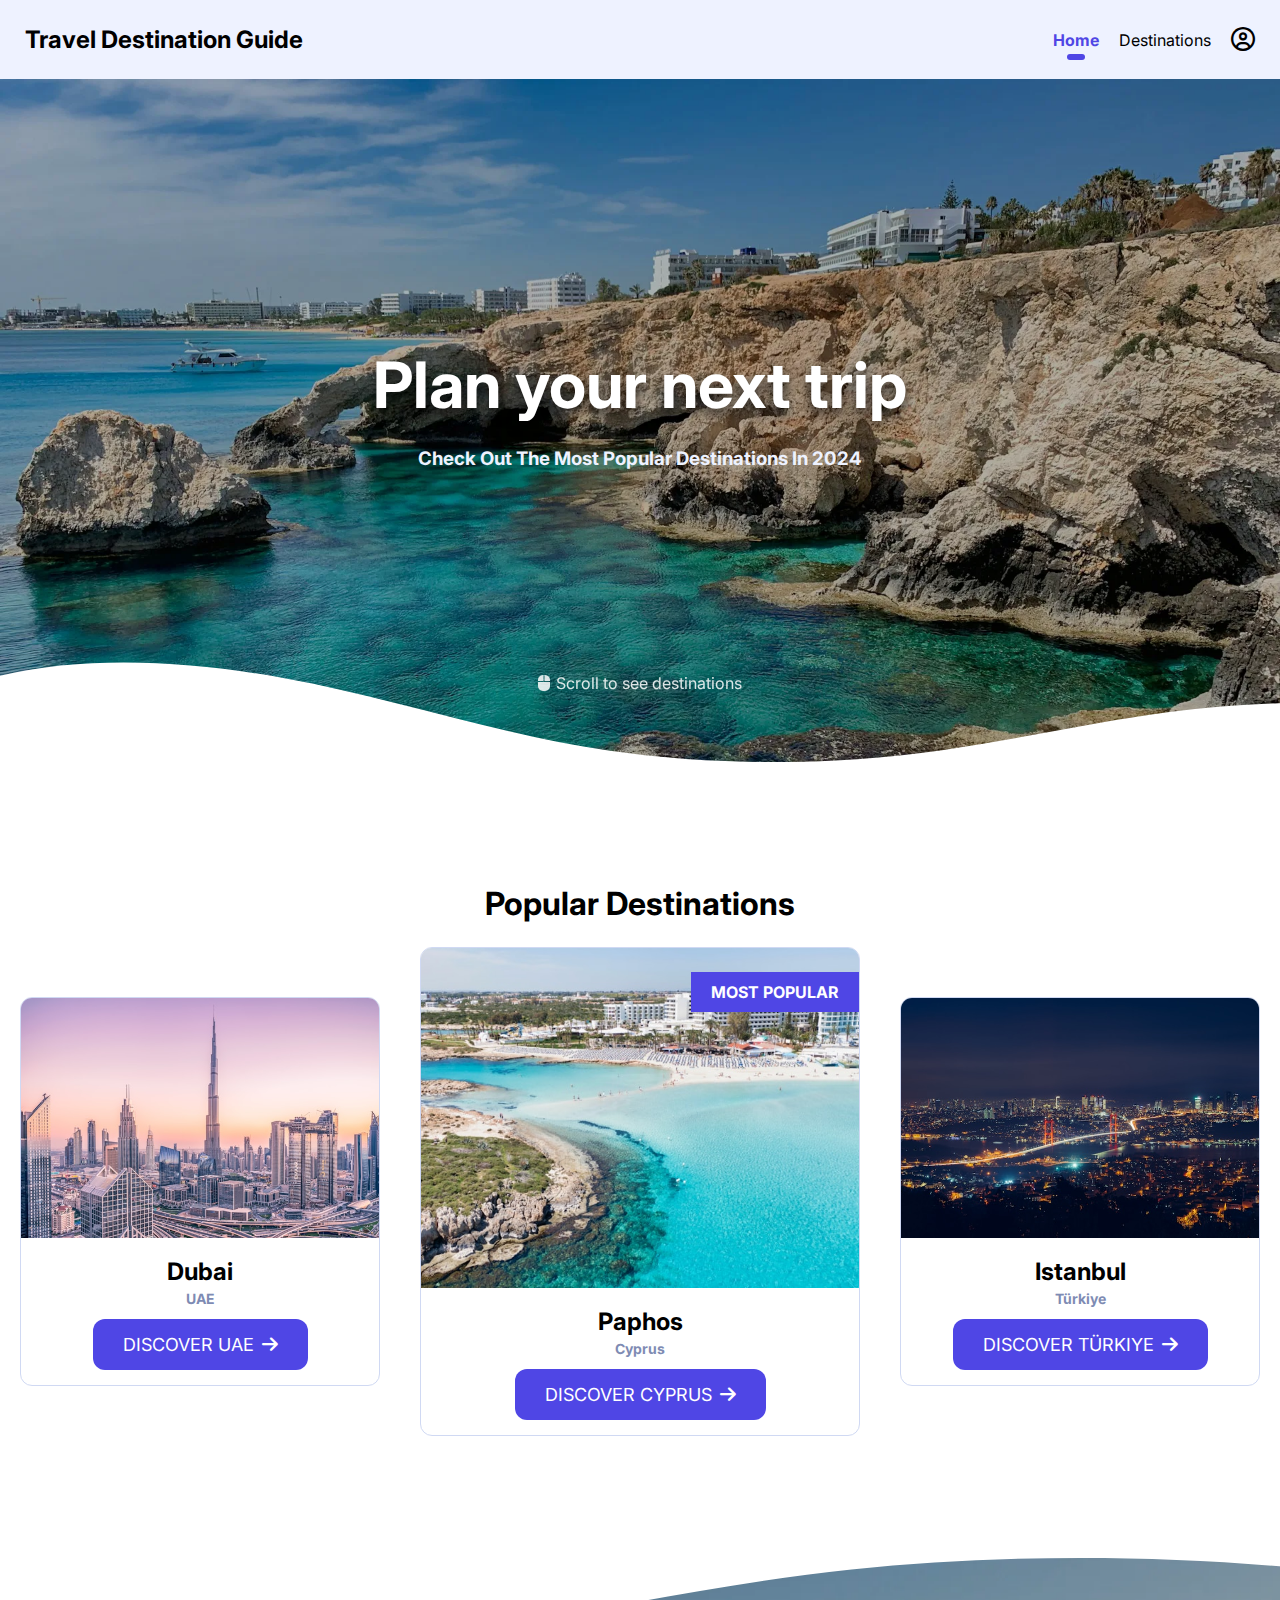
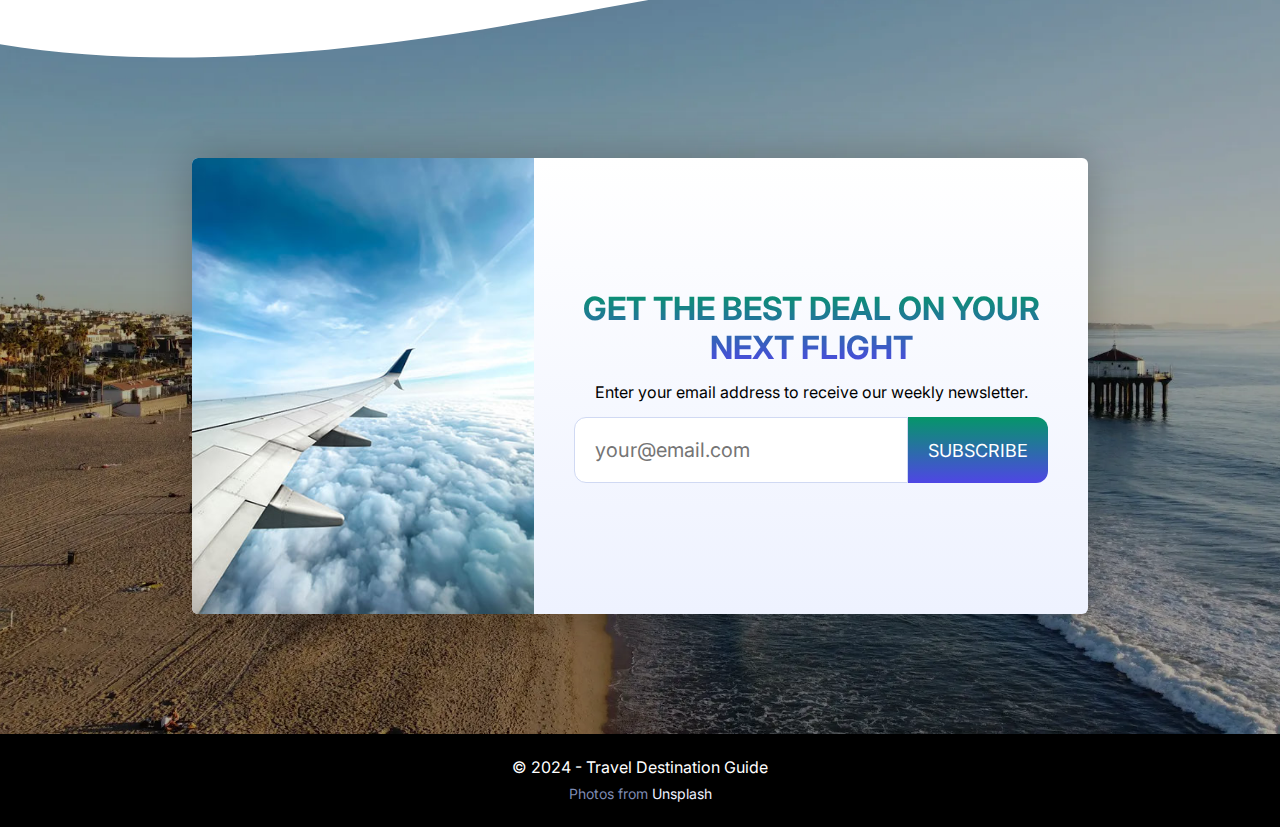
==== commit 04d0243f: "Added divider above newsletter section" ====
--- a/index.html
+++ b/index.html
@@ -74,7 +74,7 @@
       </div>
 
       <!-- Destinations -->
-      <div class="container">
+      <div class="container destinations-container">
         <h1 class="text-center margin-bottom" id="destinations">
           Popular Destinations
         </h1>
@@ -121,6 +121,19 @@
     </section>
 
     <section class="newsletter-section">
+      <!-- shapedivider.app -->
+      <svg
+        data-name="Layer 1"
+        xmlns="http://www.w3.org/2000/svg"
+        viewBox="0 0 1200 120"
+        preserveAspectRatio="none"
+        class="divider"
+      >
+        <path
+          d="M321.39,56.44c58-10.79,114.16-30.13,172-41.86,82.39-16.72,168.19-17.73,250.45-.39C823.78,31,906.67,72,985.66,92.83c70.05,18.48,146.53,26.09,214.34,3V0H0V27.35A600.21,600.21,0,0,0,321.39,56.44Z"
+          class="shape-fill"
+        ></path>
+      </svg>
       <div class="container">
         <div class="newsletter-container text-center">
           <img src="./images/newsletter.jpg" alt="Flight Image" />
--- a/styles/pages/index.css
+++ b/styles/pages/index.css
@@ -61,6 +61,9 @@
   text-transform: uppercase;
   font-weight: bold;
 }
+.destinations-container {
+  padding: 60px 0;
+}
 .destination-card img {
   width: 100%;
   height: 240px;
@@ -103,7 +106,18 @@
   background-repeat: no-repeat;
   background-size: cover;
   background-position: center;
-  padding: 120px 0;
+  padding: 200px 0 120px 0;
+  position: relative;
+}
+.newsletter-section .divider {
+  fill: #ffffff;
+  position: absolute;
+  top: 0;
+  left: 0;
+  width: 175%;
+  height: 110px;
+  translate: 0 -1.5px;
+  scale: -1 1;
 }
 .newsletter-container {
   width: 70%;
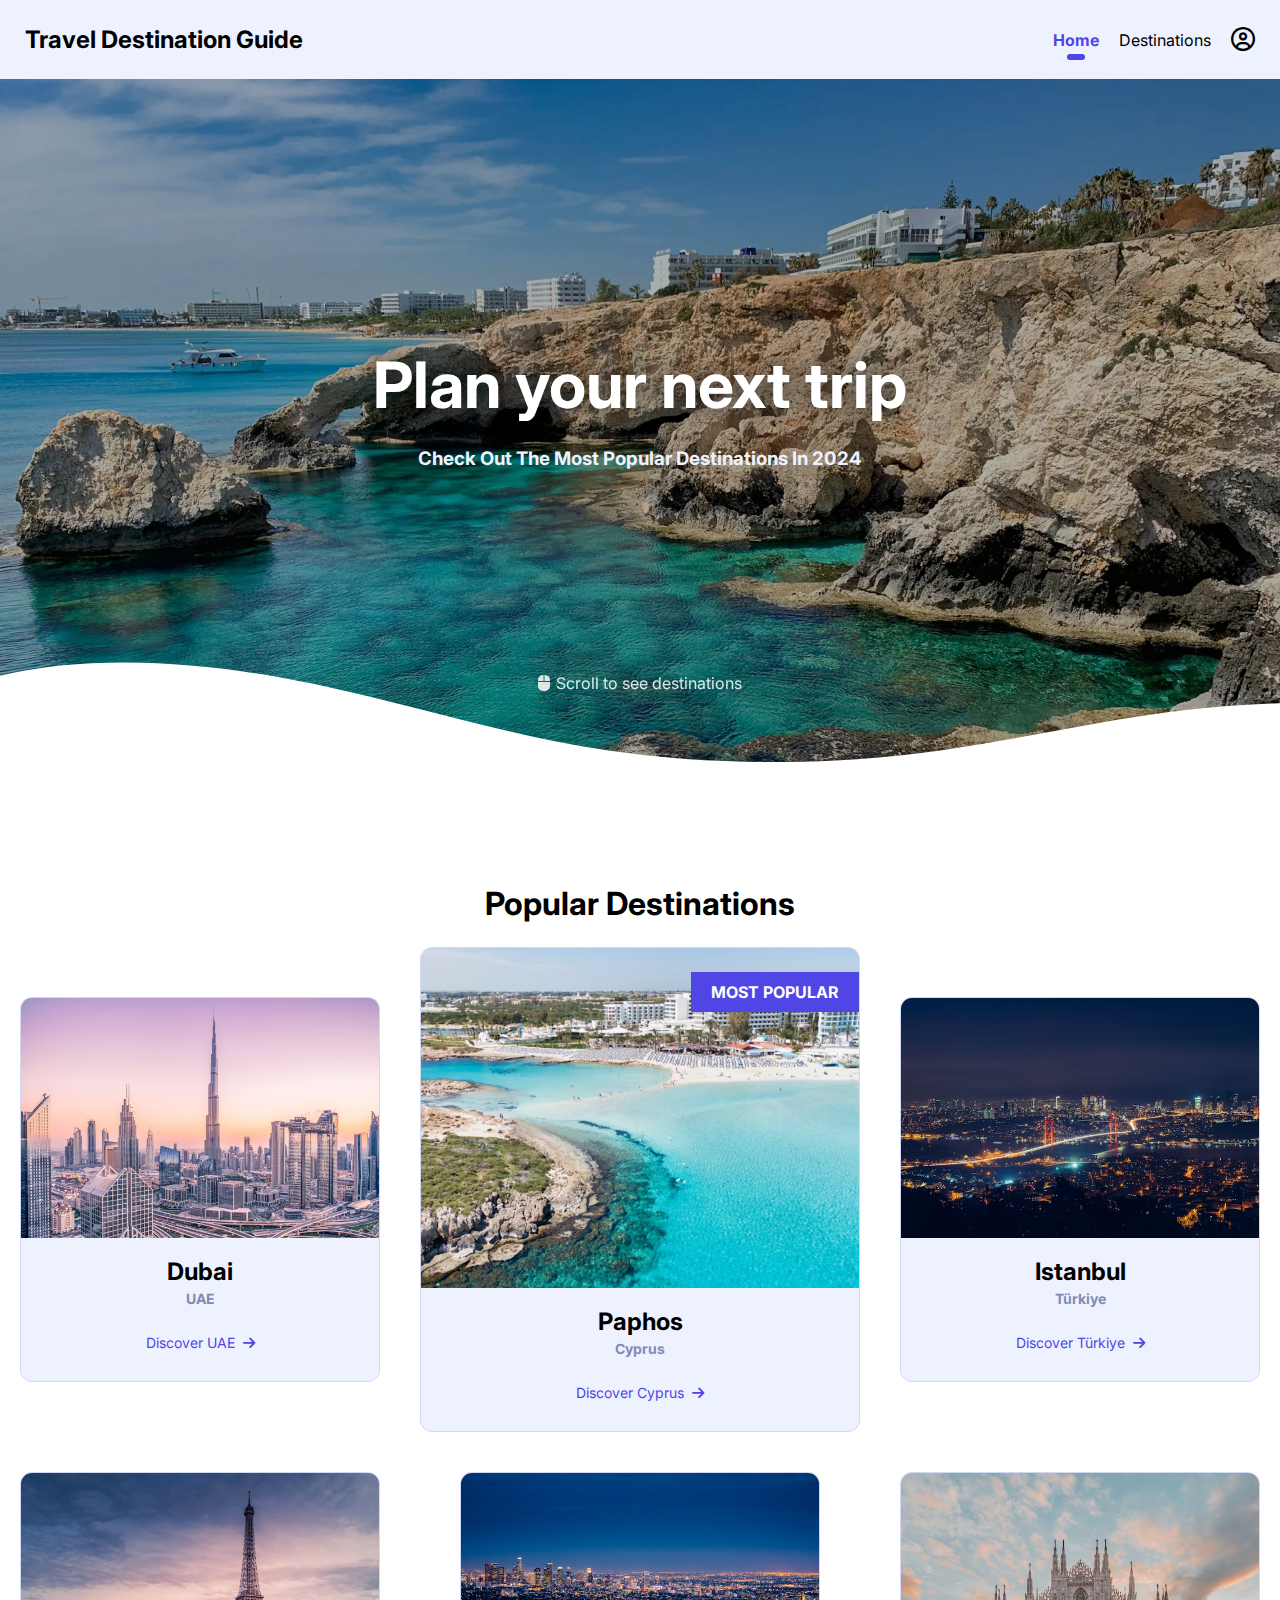
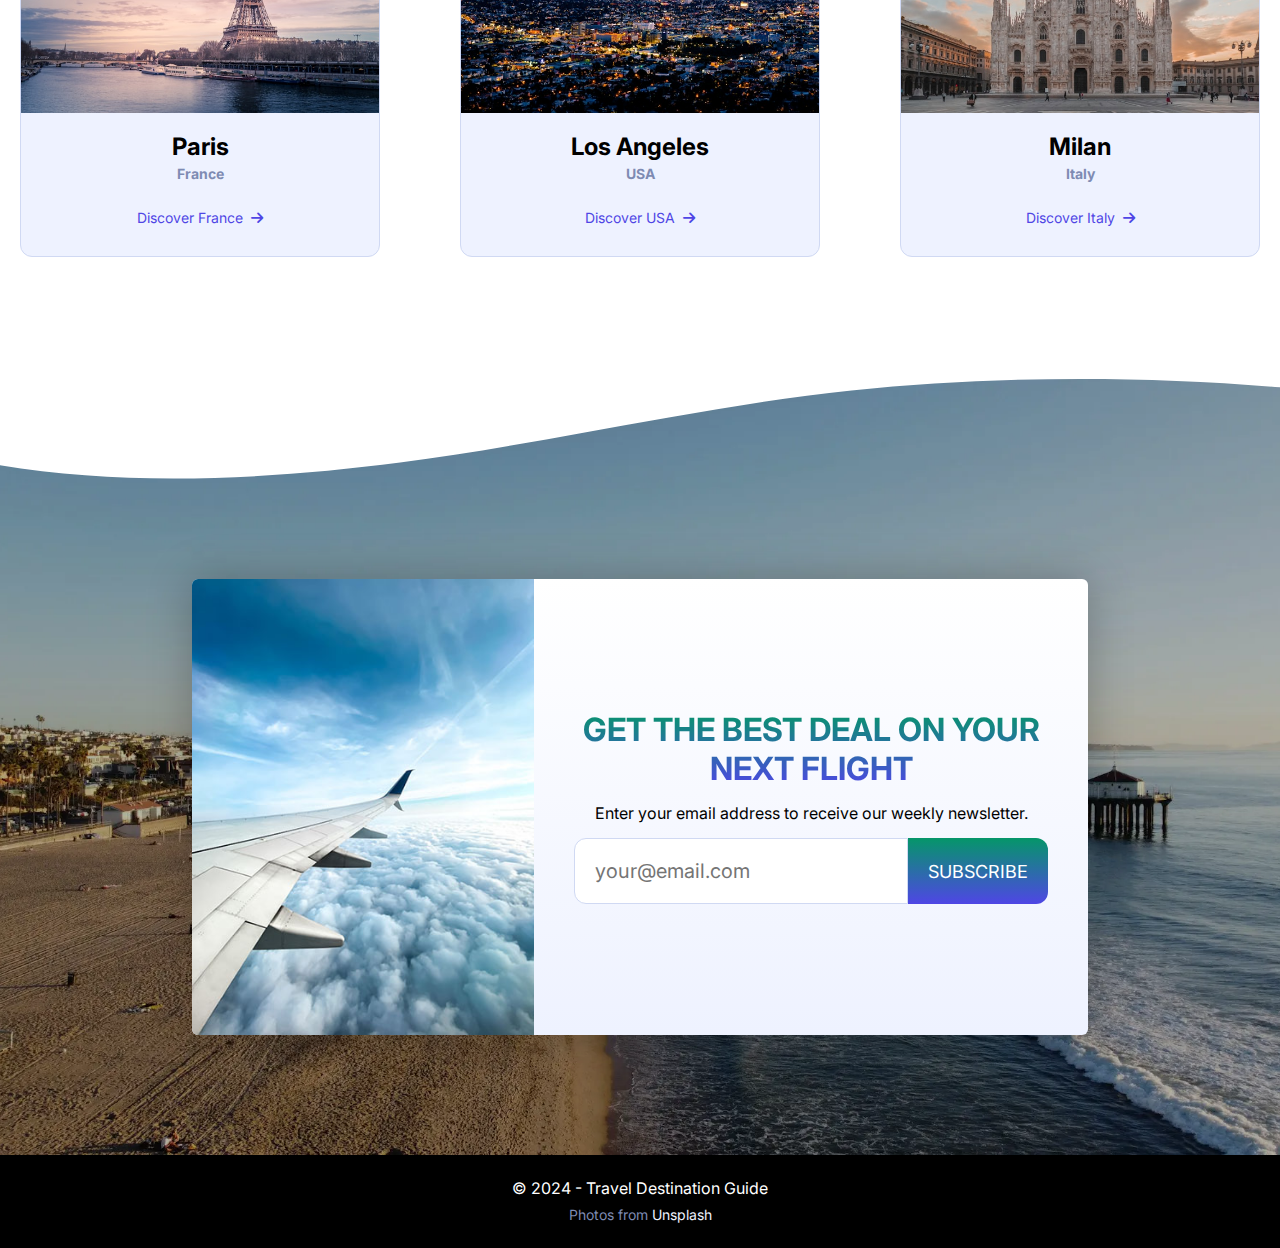
==== commit 3592f279: "Added more destinations" ====
--- a/index.html
+++ b/index.html
@@ -20,6 +20,7 @@
     <link rel="stylesheet" href="./styles/common/base.css" />
     <link rel="stylesheet" href="./styles/common/colors.css" />
     <link rel="stylesheet" href="./styles/common/utilities.css" />
+    <link rel="stylesheet" href="./styles/common/animations.css" />
     <!-- Page Styles -->
     <link rel="stylesheet" href="./styles/pages/index.css" />
   </head>
@@ -48,7 +49,7 @@
     <section class="margin-bottom-lg">
       <!-- Hero -->
       <div class="hero margin-bottom-lg">
-        <div class="text-center margin-x">
+        <div class="text-center margin-x fadeInUp">
           <h1 class="margin-bottom">Plan your next trip</h1>
           <h3 class="text-light capitalize">
             Check out the most popular destinations in 2024
@@ -113,6 +114,36 @@
               <h2>Istanbul<span>Türkiye</span></h2>
               <button class="button">
                 Discover Türkiye<i class="fa-solid fa-arrow-right"></i>
+              </button>
+            </div>
+          </div>
+          <div class="destination-card">
+            <img src="./images/destinations/paris.jpg" alt="Paris, France" />
+            <div class="destination-card-content">
+              <h2>Paris<span>France</span></h2>
+              <button class="button">
+                Discover France<i class="fa-solid fa-arrow-right"></i>
+              </button>
+            </div>
+          </div>
+          <div class="destination-card">
+            <img
+              src="./images/destinations/los-angeles.jpg"
+              alt="Los Angeles, USA"
+            />
+            <div class="destination-card-content">
+              <h2>Los Angeles<span>USA</span></h2>
+              <button class="button">
+                Discover USA<i class="fa-solid fa-arrow-right"></i>
+              </button>
+            </div>
+          </div>
+          <div class="destination-card">
+            <img src="./images/destinations/milan.jpg" alt="Milan, Italy" />
+            <div class="destination-card-content">
+              <h2>Milan<span>Italy</span></h2>
+              <button class="button">
+                Discover Italy<i class="fa-solid fa-arrow-right"></i>
               </button>
             </div>
           </div>
--- a/styles/common/base.css
+++ b/styles/common/base.css
@@ -4,6 +4,7 @@
   --secondary-color: #059669;
   --light-color: #eef2ff;
   --light-alt-color: #d0d9f3;
+  --light-secondary-color: #ecfdf5;
   --muted-color: #7e8bb3;
   --shadow-color: rgba(0, 0, 0, 0.25);
   --shadow-heavy-color: rgba(0, 0, 0, 0.75);
@@ -32,6 +33,7 @@
 body {
   font-family: "Inter", system-ui, -apple-system, BlinkMacSystemFont, "Segoe UI",
     Roboto, Oxygen, Ubuntu, Cantarell, "Open Sans", "Helvetica Neue", sans-serif;
+  overflow-x: clip;
 }
 h1,
 h2,
@@ -182,7 +184,7 @@
   background-color: var(--secondary-color);
 }
 /* Mobile optimization */
-@media (max-width: 1024px) {
+@media (max-width: 768px) {
   .site-nav {
     display: none;
   }
--- a/styles/common/animations.css
+++ b/styles/common/animations.css
@@ -0,0 +1,17 @@
+/* https://github.com/animate-css/animate.css */
+@keyframes fadeInUp {
+  from {
+    opacity: 0;
+    transform: translate3d(0, 100%, 0);
+  }
+
+  to {
+    opacity: 1;
+    transform: translate3d(0, 0, 0);
+  }
+}
+
+.fadeInUp {
+  animation: fadeInUp;
+  animation-duration: 1.25s;
+}
--- a/styles/pages/index.css
+++ b/styles/pages/index.css
@@ -13,7 +13,7 @@
 .hero h1 {
   color: #ffffff;
   font-size: 64px;
-  text-shadow: 0 6px 12px var(--shadow-heavy-color);
+  text-shadow: 0 0 24px var(--shadow-heavy-color);
   text-align: center;
 }
 .hero .divider {
@@ -38,11 +38,13 @@
 .destinations {
   display: flex;
   align-items: center;
+  flex-wrap: wrap;
   justify-content: space-between;
   gap: 40px;
   margin: 0 20px;
 }
 .destination-card {
+  background-color: var(--light-color);
   display: block;
   width: 360px;
   border-radius: var(--radius-sm);
@@ -50,6 +52,13 @@
   border: 1px solid var(--light-alt-color);
   text-decoration: none !important;
   position: relative;
+  transition: scale 0.25s ease-in-out;
+}
+.destination-card:hover {
+  background-color: var(--light-secondary-color);
+  opacity: 0.85;
+  scale: 1.05;
+  box-shadow: 0 8px 32px var(--shadow-color);
 }
 .popular-ribbon {
   position: absolute;
@@ -77,10 +86,19 @@
   width: 100%;
   height: 340px;
 }
-.destination-card:hover {
-  opacity: 0.85;
-}
-.destination-card:hover .button,
+.destination-card .button {
+  background-color: transparent;
+  color: var(--primary-color);
+  text-transform: capitalize;
+  font-size: 14px;
+}
+.destination-card .button:hover {
+  background-color: transparent;
+  color: var(--secondary-color);
+}
+.destination-card:hover .button {
+  color: var(--secondary-color);
+}
 .destination-card:hover .popular-ribbon {
   background-color: var(--secondary-color);
 }
@@ -171,7 +189,7 @@
   border-radius: 0;
 }
 /* Mobile optimization */
-@media (max-width: 1024px) {
+@media (max-width: 1196px) {
   .hero .divider {
     height: 60px;
   }
@@ -180,19 +198,24 @@
   }
   .destinations {
     justify-content: center;
-    flex-wrap: wrap;
-  }
+  }
+  .destination-card-popular {
+    flex-grow: 0;
+  }
+  .destination-card-popular img {
+    height: 240px;
+  }
+  .newsletter-container {
+    width: auto;
+    margin: 0 40px;
+  }
+}
+@media (max-width: 768px) {
   .destination-card {
     width: 100%;
     margin: 0 40px;
   }
   .newsletter-container {
-    width: auto;
-    margin: 0 40px;
-  }
-}
-@media (max-width: 768px) {
-  .newsletter-container {
     flex-direction: column;
     padding: 0 0 40px 0;
   }
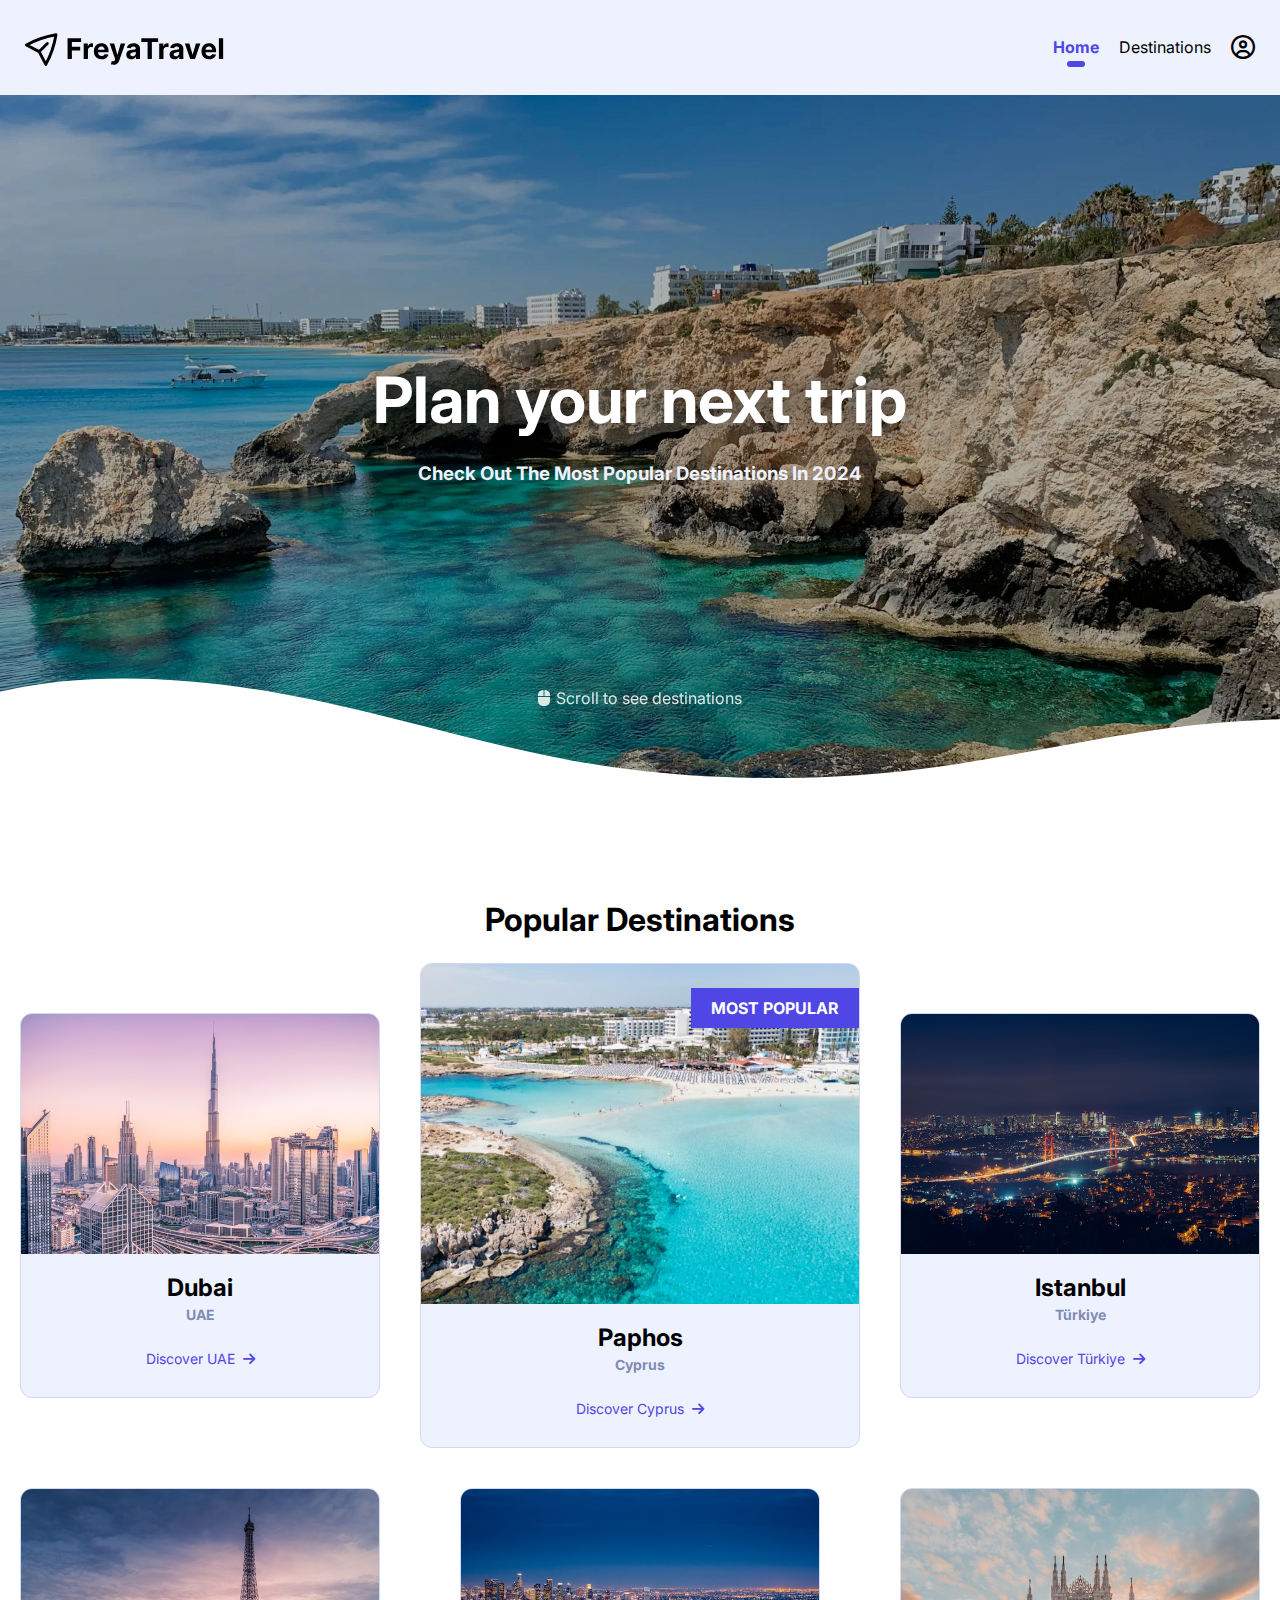
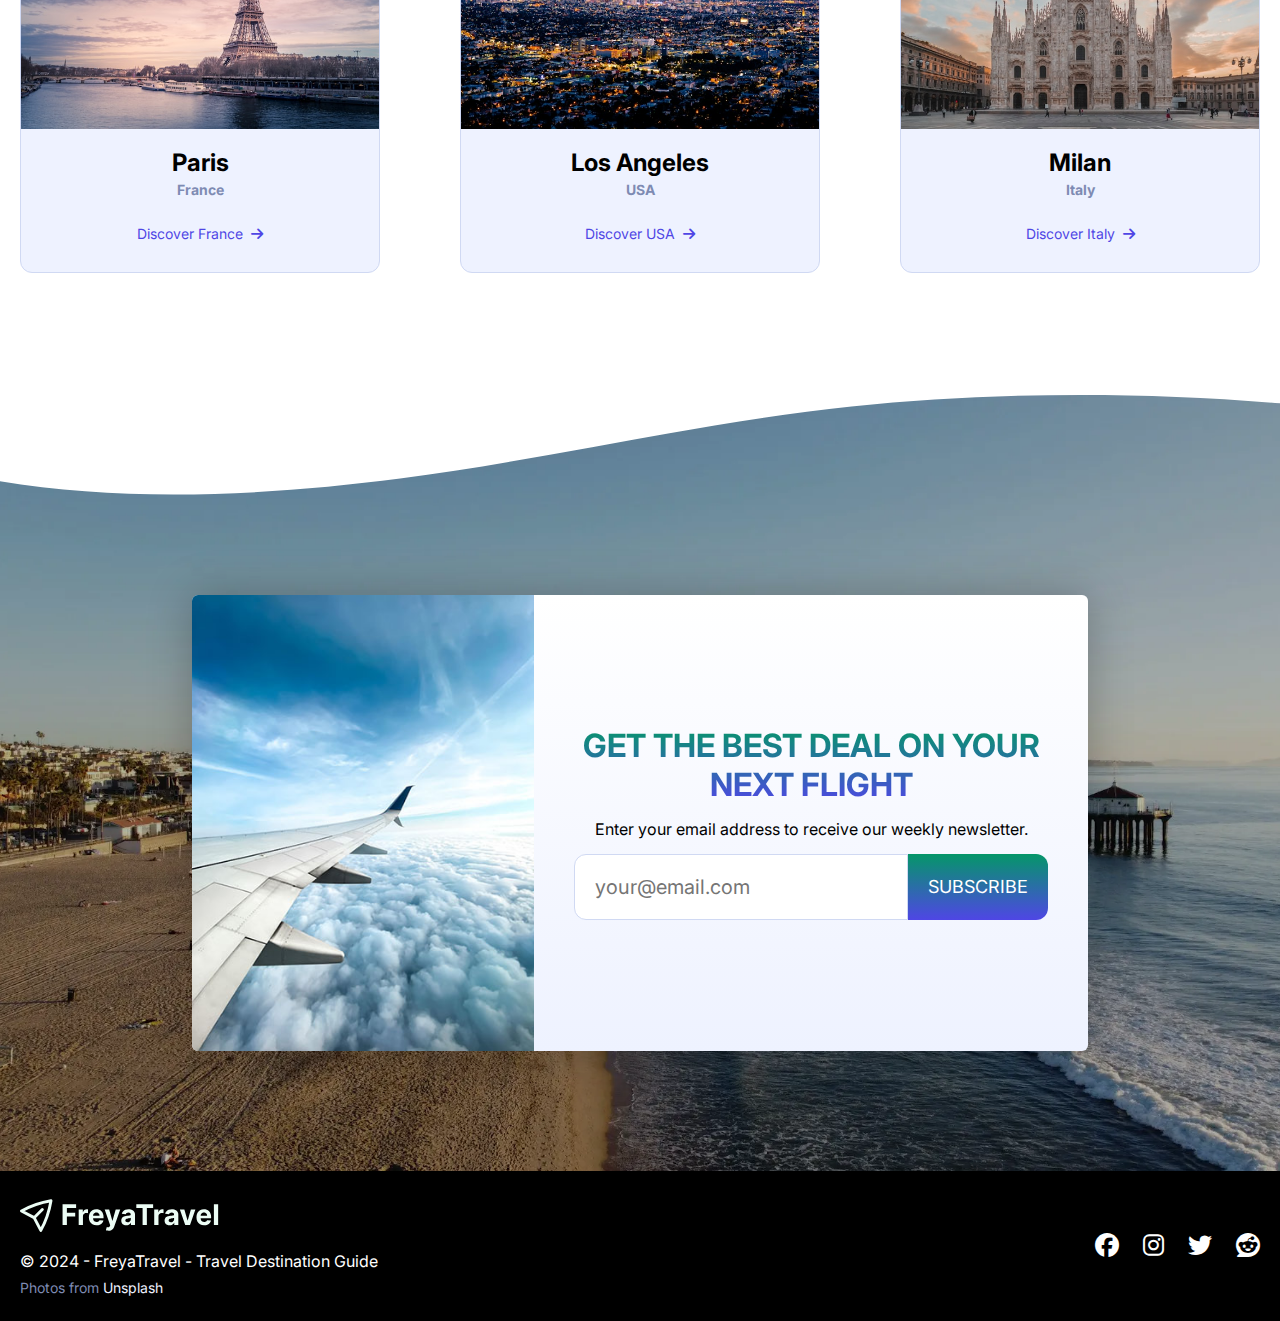
==== commit 6ea3d3b1: "Added brand logo" ====
--- a/index.html
+++ b/index.html
@@ -3,7 +3,7 @@
   <head>
     <meta charset="UTF-8" />
     <meta name="viewport" content="width=device-width, initial-scale=1.0" />
-    <title>Travel Destination Guide</title>
+    <title>FreyaTravel</title>
     <!-- Font -->
     <link rel="preconnect" href="https://fonts.googleapis.com" />
     <link rel="preconnect" href="https://fonts.gstatic.com" crossorigin />
@@ -27,7 +27,9 @@
   <body>
     <header class="site-header">
       <div class="container">
-        <h2>Travel Destination Guide</h2>
+        <a href="./index.html"
+          ><img src="./images/logo/logo.svg" alt="FreyaTravel" class="logo"
+        /></a>
         <i class="fa-solid fa-bars menu-button-mobile"></i>
         <nav class="site-nav">
           <ul>
@@ -189,20 +191,64 @@
     </section>
 
     <footer class="site-footer">
-      <p>
-        &copy; 2024 - Travel Destination Guide
-        <br />
-        <span class="text-muted text-small"
-          >Photos from
-          <a
-            href="https://unsplash.com/"
-            target="_blank"
-            rel="noopener noreferrer"
-            class="text-light"
-            >Unsplash</a
-          ></span
-        >
-      </p>
+      <div class="container footer-container">
+        <div>
+          <a href="./index.html"
+            ><img
+              src="./images/logo/logo_light.svg"
+              alt="FreyaTravel"
+              class="logo margin-bottom-sm"
+          /></a>
+          <p>
+            &copy; 2024 - FreyaTravel - Travel Destination Guide
+            <br />
+            <span class="text-muted text-small"
+              >Photos from
+              <a
+                href="https://unsplash.com/"
+                target="_blank"
+                rel="noopener noreferrer"
+                class="text-light"
+                >Unsplash</a
+              ></span
+            >
+          </p>
+        </div>
+        <div class="social-media-container">
+          <a
+            href="https://www.facebook.com/"
+            target="_blank"
+            rel="noopener noreferrer"
+            title="Facebook"
+            class="sm-icon-fb"
+            ><i class="fa-brands fa-facebook"></i
+          ></a>
+          <a
+            href="https://www.instagram.com/"
+            target="_blank"
+            rel="noopener noreferrer"
+            title="Instagram"
+            class="sm-icon-ig"
+            ><i class="fa-brands fa-instagram"></i
+          ></a>
+          <a
+            href="https://www.twitter.com/"
+            target="_blank"
+            rel="noopener noreferrer"
+            title="Twitter"
+            class="sm-icon-tw"
+            ><i class="fa-brands fa-twitter"></i
+          ></a>
+          <a
+            href="https://www.reddit.com/"
+            target="_blank"
+            rel="noopener noreferrer"
+            title="Reddit"
+            class="sm-icon-rd"
+            ><i class="fa-brands fa-reddit"></i
+          ></a>
+        </div>
+      </div>
     </footer>
   </body>
 </html>
--- a/styles/common/base.css
+++ b/styles/common/base.css
@@ -28,12 +28,12 @@
 }
 html {
   scroll-behavior: smooth;
-  overflow-x: clip;
+  overflow-x: hidden;
 }
 body {
   font-family: "Inter", system-ui, -apple-system, BlinkMacSystemFont, "Segoe UI",
     Roboto, Oxygen, Ubuntu, Cantarell, "Open Sans", "Helvetica Neue", sans-serif;
-  overflow-x: clip;
+  overflow-x: hidden;
 }
 h1,
 h2,
@@ -57,6 +57,9 @@
 .site-header {
   background-color: var(--light-color);
   padding: 25px;
+}
+.site-header .logo {
+  width: 200px;
 }
 .site-header .container {
   width: 100%;
@@ -139,7 +142,39 @@
   background-color: #000000;
   color: #ffffff;
   padding: 20px;
-  text-align: center;
+}
+.site-footer .logo {
+  width: 200px;
+}
+.footer-container {
+  display: flex;
+  align-items: center;
+  width: 100%;
+  justify-content: space-between;
+  gap: 12px;
+}
+.social-media-container {
+  display: flex;
+  gap: 24px;
+  align-items: center;
+}
+.social-media-container a {
+  font-size: 24px;
+  color: #ffffff;
+  text-decoration: none !important;
+}
+/* https://brandcolors.net/ */
+.social-media-container a.sm-icon-fb:hover {
+  color: #1877f2;
+}
+.social-media-container a.sm-icon-ig:hover {
+  color: #e1306c;
+}
+.social-media-container a.sm-icon-tw:hover {
+  color: #1da1f2;
+}
+.social-media-container a.sm-icon-rd:hover {
+  color: #ff4500;
 }
 .form-input {
   width: 100%;
--- a/styles/pages/index.css
+++ b/styles/pages/index.css
@@ -189,7 +189,7 @@
   border-radius: 0;
 }
 /* Mobile optimization */
-@media (max-width: 1196px) {
+@media (max-width: 1260px) {
   .hero .divider {
     height: 60px;
   }
